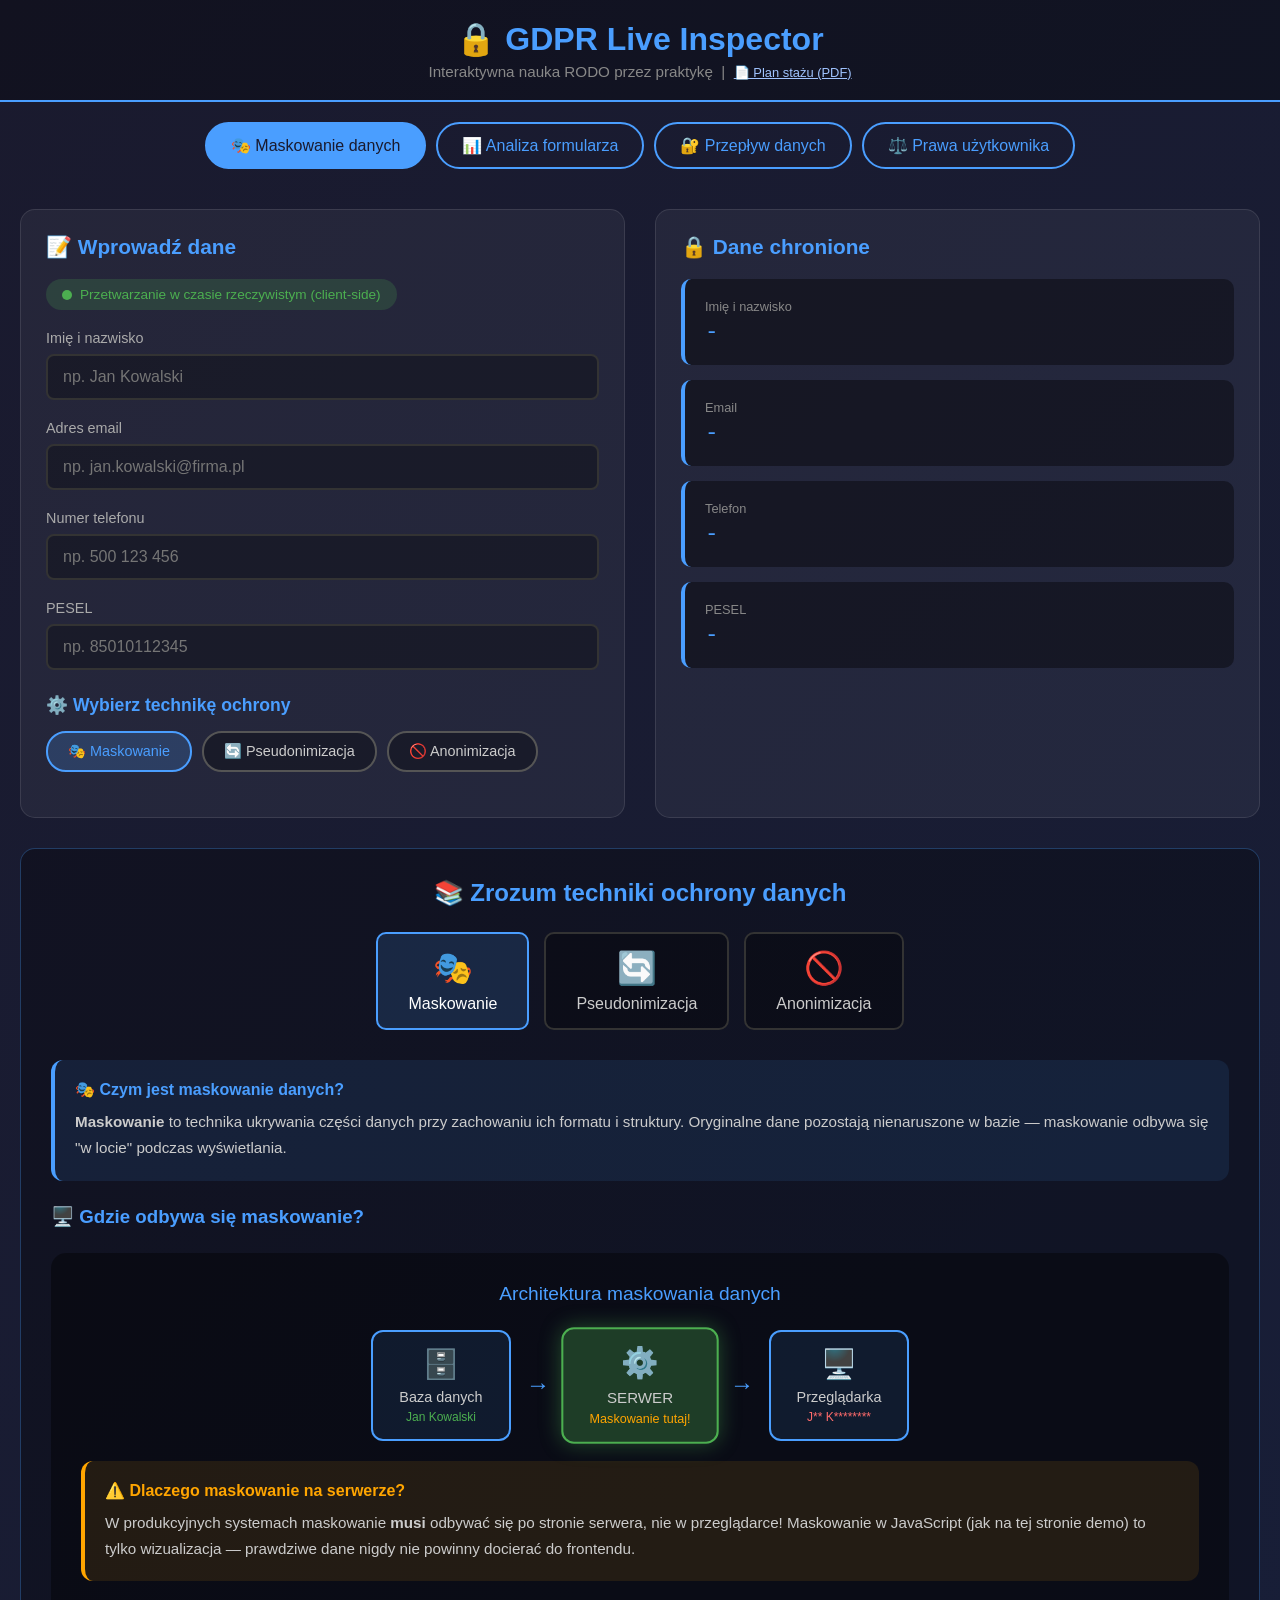
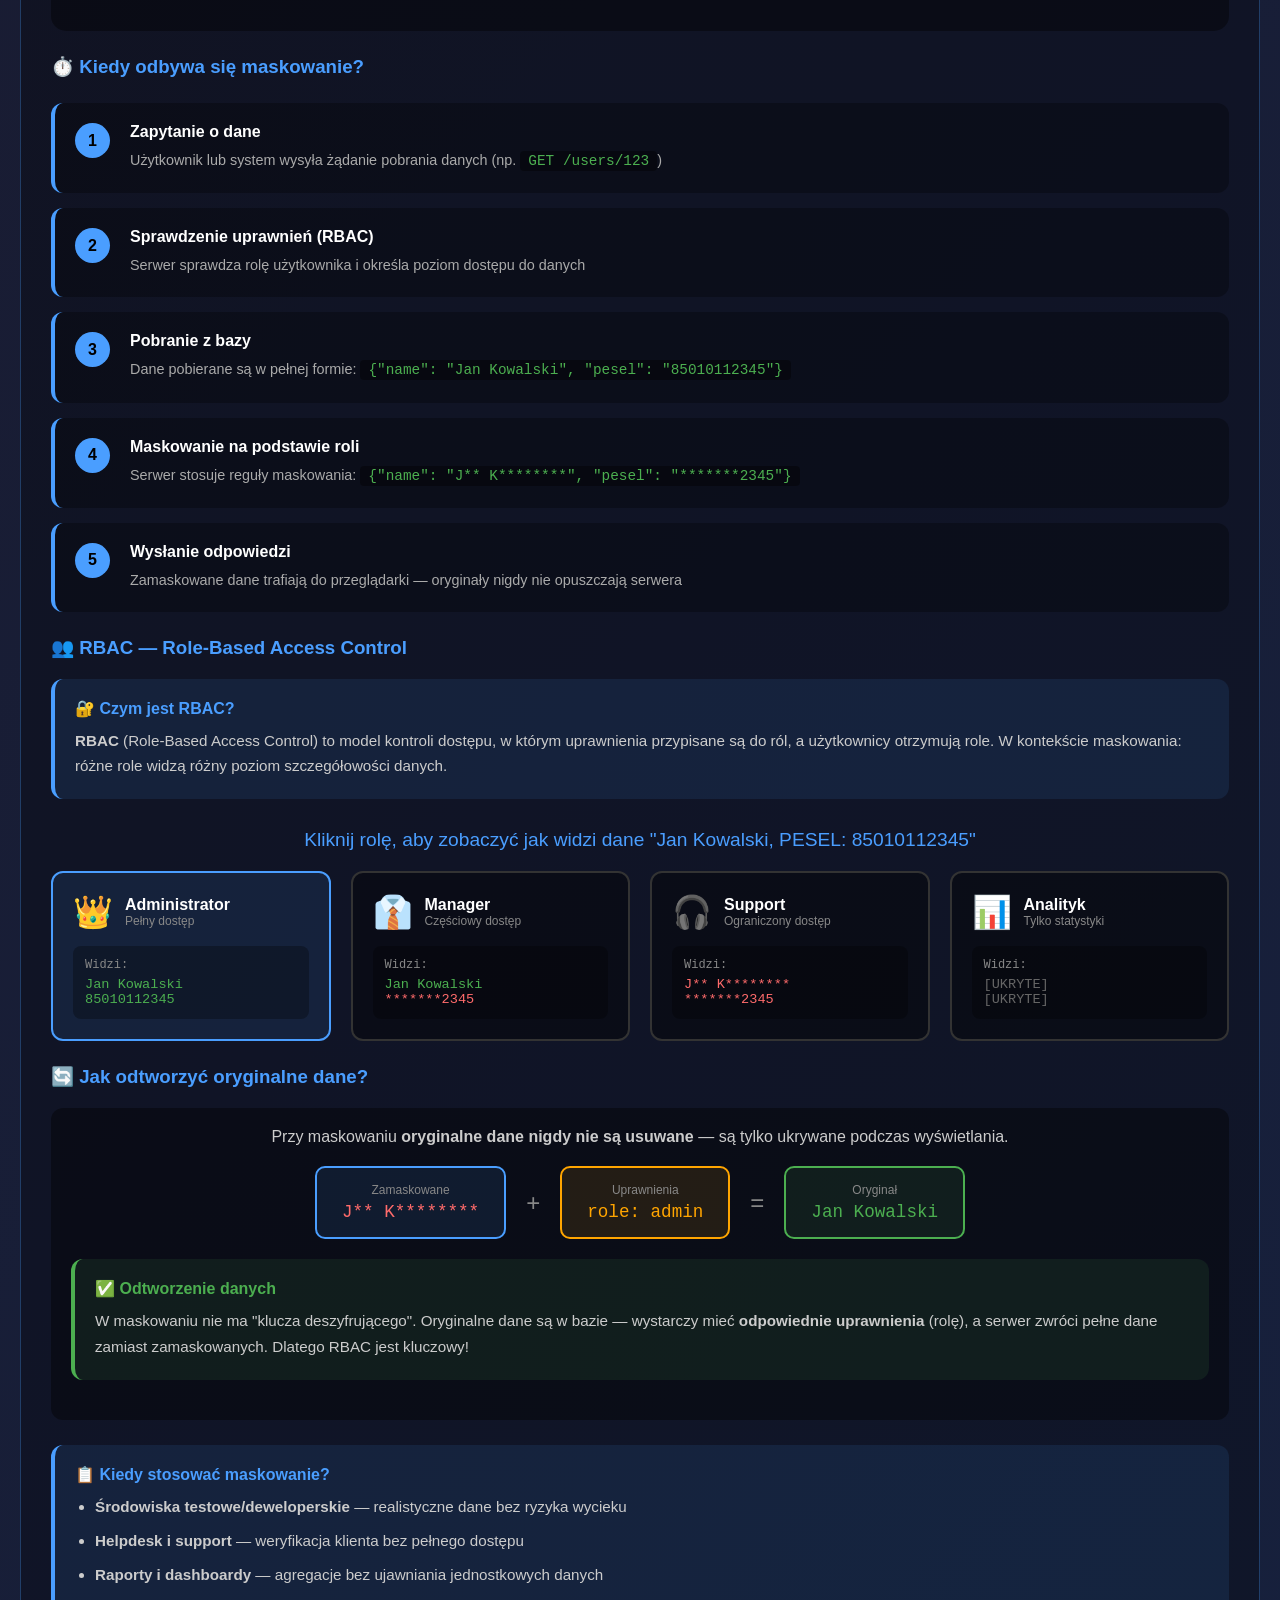
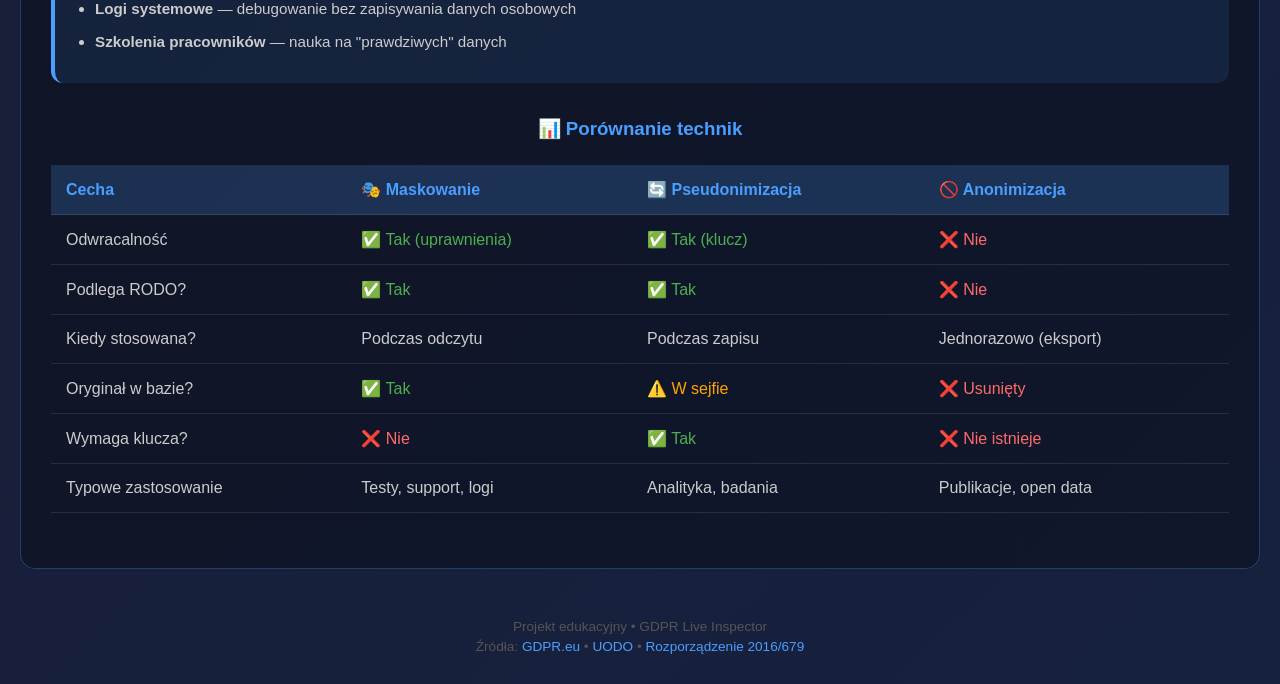
==== frontend/index.html @ 4f98c02b "structures and workflow" ====
<!DOCTYPE html>
<html lang="pl">
<head>
    <meta charset="UTF-8">
    <meta name="viewport" content="width=device-width, initial-scale=1.0">
    <title>GDPR Live Inspector - Nauka RODO w praktyce</title>
    <!-- =============================================
         SECURITY HEADERS (meta fallback — pełna ochrona wymaga HTTP headers,
         np. przy deployu na Netlify / Vercel / Cloudflare Pages)
         ============================================= -->
    <meta http-equiv="Content-Security-Policy"
          content="default-src 'self'; script-src 'self'; style-src 'self' 'unsafe-inline'; img-src 'self' data: blob:; connect-src 'self'; font-src 'self'; base-uri 'self'; form-action 'self';">
    <meta name="referrer" content="strict-origin-when-cross-origin">
    <meta http-equiv="X-Content-Type-Options" content="nosniff">
    <link rel="stylesheet" href="style.css">
</head>
<body>
    <header class="header">
        <h1>🔒 GDPR Live Inspector</h1>
        <p>Interaktywna nauka RODO przez praktykę &nbsp;|&nbsp; <a href="staz-gdpr.pdf" target="_blank" rel="noopener noreferrer" style="color:#a0c4ff;font-size:0.85em;">📄 Plan stażu (PDF)</a></p>
    </header>

    <nav class="tabs">
        <button class="tab-btn active" data-tab="masking">🎭 Maskowanie danych</button>
        <button class="tab-btn" data-tab="analyzer">📊 Analiza formularza</button>
        <button class="tab-btn" data-tab="flow">🔐 Przepływ danych</button>
        <button class="tab-btn" data-tab="rights">⚖️ Prawa użytkownika</button>
    </nav>

    <!-- ============ SEKCJA 1: MASKOWANIE - ROZBUDOWANA ============ -->
    <section id="masking" class="tab-content active">
        <div class="masking-section">
            
            <!-- Interaktywna demonstracja -->
            <div class="masking-container">
                <div class="panel">
                    <h2>📝 Wprowadź dane</h2>
                    <div class="live-indicator">
                        <div class="live-dot"></div>
                        Przetwarzanie w czasie rzeczywistym (client-side)
                    </div>
                    
                    <div class="input-group">
                        <label>Imię i nazwisko</label>
                        <input type="text" id="mask-name" placeholder="np. Jan Kowalski">
                    </div>
                    
                    <div class="input-group">
                        <label>Adres email</label>
                        <input type="email" id="mask-email" placeholder="np. jan.kowalski@firma.pl">
                    </div>
                    
                    <div class="input-group">
                        <label>Numer telefonu</label>
                        <input type="tel" id="mask-phone" placeholder="np. 500 123 456">
                    </div>
                    
                    <div class="input-group">
                        <label>PESEL</label>
                        <input type="text" id="mask-pesel" placeholder="np. 85010112345" maxlength="11">
                    </div>

                    <h3>⚙️ Wybierz technikę ochrony</h3>
                    <div class="masking-type">
                        <button class="active" data-type="masking">🎭 Maskowanie</button>
                        <button data-type="pseudonym">🔄 Pseudonimizacja</button>
                        <button data-type="anonym">🚫 Anonimizacja</button>
                    </div>
                </div>

                <div class="panel">
                    <h2>🔒 Dane chronione</h2>
                    
                    <div class="result-box">
                        <div class="label">Imię i nazwisko</div>
                        <div class="value" id="result-name">-</div>
                    </div>
                    
                    <div class="result-box">
                        <div class="label">Email</div>
                        <div class="value" id="result-email">-</div>
                    </div>
                    
                    <div class="result-box">
                        <div class="label">Telefon</div>
                        <div class="value" id="result-phone">-</div>
                    </div>
                    
                    <div class="result-box">
                        <div class="label">PESEL</div>
                        <div class="value" id="result-pesel">-</div>
                    </div>
                </div>
            </div>

            <!-- SEKCJA EDUKACYJNA -->
            <div class="education-section">
                <h2>📚 Zrozum techniki ochrony danych</h2>
                
                <div class="technique-tabs">
                    <div class="technique-tab active" data-technique="masking">
                        <div class="tab-icon">🎭</div>
                        <div>Maskowanie</div>
                    </div>
                    <div class="technique-tab" data-technique="pseudonym">
                        <div class="tab-icon">🔄</div>
                        <div>Pseudonimizacja</div>
                    </div>
                    <div class="technique-tab" data-technique="anonym">
                        <div class="tab-icon">🚫</div>
                        <div>Anonimizacja</div>
                    </div>
                </div>

                <!-- MASKOWANIE -->
                <div class="technique-content active" id="tech-masking">
                    <div class="info-box">
                        <h4>🎭 Czym jest maskowanie danych?</h4>
                        <p>
                            <strong>Maskowanie</strong> to technika ukrywania części danych przy zachowaniu ich formatu i struktury. 
                            Oryginalne dane pozostają nienaruszone w bazie — maskowanie odbywa się "w locie" podczas wyświetlania.
                        </p>
                    </div>

                    <h3 style="color: #4a9eff; margin: 25px 0 15px;">🖥️ Gdzie odbywa się maskowanie?</h3>
                    
                    <div class="architecture-diagram">
                        <div class="diagram-title">Architektura maskowania danych</div>
                        <div class="diagram-flow">
                            <div class="diagram-node">
                                <div class="node-icon">🗄️</div>
                                <div class="node-label">Baza danych</div>
                                <div style="font-size: 0.75rem; color: #4caf50; margin-top: 5px;">Jan Kowalski</div>
                            </div>
                            <div class="diagram-arrow animated">→</div>
                            <div class="diagram-node server highlight">
                                <div class="node-icon">⚙️</div>
                                <div class="node-label">SERWER</div>
                                <div style="font-size: 0.75rem; color: #ffa500; margin-top: 5px;">Maskowanie tutaj!</div>
                            </div>
                            <div class="diagram-arrow animated">→</div>
                            <div class="diagram-node">
                                <div class="node-icon">🖥️</div>
                                <div class="node-label">Przeglądarka</div>
                                <div style="font-size: 0.75rem; color: #ff6b6b; margin-top: 5px;">J** K********</div>
                            </div>
                        </div>
                        
                        <div class="info-box warning" style="margin-top: 20px;">
                            <h4>⚠️ Dlaczego maskowanie na serwerze?</h4>
                            <p>
                                W produkcyjnych systemach maskowanie <strong>musi</strong> odbywać się po stronie serwera, nie w przeglądarce!
                                Maskowanie w JavaScript (jak na tej stronie demo) to tylko wizualizacja — prawdziwe dane nigdy nie powinny docierać do frontendu.
                            </p>
                        </div>
                    </div>

                    <h3 style="color: #4a9eff; margin: 25px 0 15px;">⏱️ Kiedy odbywa się maskowanie?</h3>
                    
                    <div class="process-steps">
                        <div class="process-step">
                            <div class="step-number">1</div>
                            <div class="step-content">
                                <h4>Zapytanie o dane</h4>
                                <p>Użytkownik lub system wysyła żądanie pobrania danych (np. <code>GET /users/123</code>)</p>
                            </div>
                        </div>
                        <div class="process-step">
                            <div class="step-number">2</div>
                            <div class="step-content">
                                <h4>Sprawdzenie uprawnień (RBAC)</h4>
                                <p>Serwer sprawdza rolę użytkownika i określa poziom dostępu do danych</p>
                            </div>
                        </div>
                        <div class="process-step">
                            <div class="step-number">3</div>
                            <div class="step-content">
                                <h4>Pobranie z bazy</h4>
                                <p>Dane pobierane są w pełnej formie: <code>{"name": "Jan Kowalski", "pesel": "85010112345"}</code></p>
                            </div>
                        </div>
                        <div class="process-step">
                            <div class="step-number">4</div>
                            <div class="step-content">
                                <h4>Maskowanie na podstawie roli</h4>
                                <p>Serwer stosuje reguły maskowania: <code>{"name": "J** K********", "pesel": "*******2345"}</code></p>
                            </div>
                        </div>
                        <div class="process-step">
                            <div class="step-number">5</div>
                            <div class="step-content">
                                <h4>Wysłanie odpowiedzi</h4>
                                <p>Zamaskowane dane trafiają do przeglądarki — oryginały nigdy nie opuszczają serwera</p>
                            </div>
                        </div>
                    </div>

                    <h3 style="color: #4a9eff; margin: 25px 0 15px;">👥 RBAC — Role-Based Access Control</h3>
                    
                    <div class="info-box">
                        <h4>🔐 Czym jest RBAC?</h4>
                        <p>
                            <strong>RBAC</strong> (Role-Based Access Control) to model kontroli dostępu, w którym uprawnienia przypisane są do ról, a użytkownicy otrzymują role.
                            W kontekście maskowania: różne role widzą różny poziom szczegółowości danych.
                        </p>
                    </div>

                    <div class="rbac-section">
                        <div class="rbac-title">Kliknij rolę, aby zobaczyć jak widzi dane "Jan Kowalski, PESEL: 85010112345"</div>
                        
                        <div class="rbac-grid">
                            <div class="rbac-role active" data-role="admin">
                                <div class="role-header">
                                    <div class="role-icon">👑</div>
                                    <div>
                                        <div class="role-name">Administrator</div>
                                        <div class="role-level">Pełny dostęp</div>
                                    </div>
                                </div>
                                <div class="rbac-preview">
                                    <div class="preview-label">Widzi:</div>
                                    <div class="preview-value">Jan Kowalski</div>
                                    <div class="preview-value">85010112345</div>
                                </div>
                            </div>

                            <div class="rbac-role" data-role="manager">
                                <div class="role-header">
                                    <div class="role-icon">👔</div>
                                    <div>
                                        <div class="role-name">Manager</div>
                                        <div class="role-level">Częściowy dostęp</div>
                                    </div>
                                </div>
                                <div class="rbac-preview">
                                    <div class="preview-label">Widzi:</div>
                                    <div class="preview-value">Jan Kowalski</div>
                                    <div class="preview-value masked">*******2345</div>
                                </div>
                            </div>

                            <div class="rbac-role" data-role="support">
                                <div class="role-header">
                                    <div class="role-icon">🎧</div>
                                    <div>
                                        <div class="role-name">Support</div>
                                        <div class="role-level">Ograniczony dostęp</div>
                                    </div>
                                </div>
                                <div class="rbac-preview">
                                    <div class="preview-label">Widzi:</div>
                                    <div class="preview-value masked">J** K********</div>
                                    <div class="preview-value masked">*******2345</div>
                                </div>
                            </div>

                            <div class="rbac-role" data-role="analyst">
                                <div class="role-header">
                                    <div class="role-icon">📊</div>
                                    <div>
                                        <div class="role-name">Analityk</div>
                                        <div class="role-level">Tylko statystyki</div>
                                    </div>
                                </div>
                                <div class="rbac-preview">
                                    <div class="preview-label">Widzi:</div>
                                    <div class="preview-value hidden">[UKRYTE]</div>
                                    <div class="preview-value hidden">[UKRYTE]</div>
                                </div>
                            </div>
                        </div>
                    </div>

                    <h3 style="color: #4a9eff; margin: 25px 0 15px;">🔄 Jak odtworzyć oryginalne dane?</h3>
                    
                    <div class="key-lookup">
                        <p style="color: #ccc; margin-bottom: 15px;">
                            Przy maskowaniu <strong>oryginalne dane nigdy nie są usuwane</strong> — są tylko ukrywane podczas wyświetlania.
                        </p>
                        
                        <div class="lookup-visual">
                            <div class="data-box">
                                <div class="box-label">Zamaskowane</div>
                                <div class="box-value" style="color: #ff6b6b;">J** K********</div>
                            </div>
                            <div style="font-size: 1.5rem; color: #888;">+</div>
                            <div class="key-box">
                                <div class="box-label">Uprawnienia</div>
                                <div class="box-value" style="color: #ffa500;">role: admin</div>
                            </div>
                            <div style="font-size: 1.5rem; color: #888;">=</div>
                            <div class="result-display">
                                <div class="box-label">Oryginał</div>
                                <div class="box-value" style="color: #4caf50;">Jan Kowalski</div>
                            </div>
                        </div>
                        
                        <div class="info-box success" style="margin-top: 20px; text-align: left;">
                            <h4>✅ Odtworzenie danych</h4>
                            <p>
                                W maskowaniu nie ma "klucza deszyfrującego". Oryginalne dane są w bazie — wystarczy mieć <strong>odpowiednie uprawnienia</strong> 
                                (rolę), a serwer zwróci pełne dane zamiast zamaskowanych. Dlatego RBAC jest kluczowy!
                            </p>
                        </div>
                    </div>

                    <div class="info-box" style="margin-top: 25px;">
                        <h4>📋 Kiedy stosować maskowanie?</h4>
                        <ul>
                            <li><strong>Środowiska testowe/deweloperskie</strong> — realistyczne dane bez ryzyka wycieku</li>
                            <li><strong>Helpdesk i support</strong> — weryfikacja klienta bez pełnego dostępu</li>
                            <li><strong>Raporty i dashboardy</strong> — agregacje bez ujawniania jednostkowych danych</li>
                            <li><strong>Logi systemowe</strong> — debugowanie bez zapisywania danych osobowych</li>
                            <li><strong>Szkolenia pracowników</strong> — nauka na "prawdziwych" danych</li>
                        </ul>
                    </div>
                </div>

                <!-- PSEUDONIMIZACJA -->
                <div class="technique-content" id="tech-pseudonym">
                    <div class="info-box">
                        <h4>🔄 Czym jest pseudonimizacja?</h4>
                        <p>
                            <strong>Pseudonimizacja</strong> (Art. 4 pkt 5 RODO) to przetwarzanie danych osobowych w taki sposób, że nie można ich już przypisać konkretnej osobie 
                            <strong>bez użycia dodatkowych informacji</strong>. Te dodatkowe informacje (klucz mapowania) muszą być przechowywane oddzielnie.
                        </p>
                    </div>

                    <h3 style="color: #4a9eff; margin: 25px 0 15px;">🖥️ Gdzie odbywa się pseudonimizacja?</h3>
                    
                    <div class="architecture-diagram">
                        <div class="diagram-title">Architektura pseudonimizacji</div>
                        <div class="diagram-flow">
                            <div class="diagram-node">
                                <div class="node-icon">📝</div>
                                <div class="node-label">Dane wejściowe</div>
                                <div style="font-size: 0.75rem; color: #4caf50; margin-top: 5px;">Jan Kowalski</div>
                            </div>
                            <div class="diagram-arrow animated">→</div>
                            <div class="diagram-node server highlight">
                                <div class="node-icon">⚙️</div>
                                <div class="node-label">SERWER</div>
                                <div style="font-size: 0.75rem; color: #ffa500; margin-top: 5px;">Generuje ID</div>
                            </div>
                            <div class="diagram-arrow animated">→</div>
                            <div class="diagram-node">
                                <div class="node-icon">🗄️</div>
                                <div class="node-label">Baza główna</div>
                                <div style="font-size: 0.75rem; color: #4a9eff; margin-top: 5px;">USR_00001</div>
                            </div>
                        </div>
                        
                        <div style="margin-top: 20px; text-align: center;">
                            <div class="diagram-arrow" style="transform: rotate(90deg); display: inline-block;">→</div>
                        </div>
                        
                        <div class="diagram-flow" style="margin-top: 20px;">
                            <div class="diagram-node" style="border-color: #ff6b6b; background: rgba(255,107,107,0.1);">
                                <div class="node-icon">🔐</div>
                                <div class="node-label">Bezpieczny sejf</div>
                                <div style="font-size: 0.7rem; color: #ff6b6b; margin-top: 5px;">USR_00001 → Jan Kowalski</div>
                            </div>
                        </div>
                        
                        <div class="info-box warning" style="margin-top: 20px;">
                            <h4>⚠️ Kluczowa zasada RODO</h4>
                            <p>
                                Klucz mapowania (tabela łącząca pseudonimy z oryginałami) <strong>musi być przechowywany oddzielnie</strong> 
                                od danych pseudonimizowanych — najlepiej w innym systemie, z osobnymi uprawnieniami dostępu.
                            </p>
                        </div>
                    </div>

                    <h3 style="color: #4a9eff; margin: 25px 0 15px;">⏱️ Kiedy następuje pseudonimizacja?</h3>
                    
                    <div class="process-steps">
                        <div class="process-step">
                            <div class="step-number">1</div>
                            <div class="step-content">
                                <h4>Moment zapisu danych</h4>
                                <p>Pseudonimizacja odbywa się <strong>podczas zapisywania</strong> danych do bazy — nie podczas odczytu jak maskowanie.</p>
                            </div>
                        </div>
                        <div class="process-step">
                            <div class="step-number">2</div>
                            <div class="step-content">
                                <h4>Generowanie pseudonimu</h4>
                                <p>Serwer tworzy unikalny identyfikator: <code>USR_00001</code>, <code>UUID</code>, lub hash</p>
                            </div>
                        </div>
                        <div class="process-step">
                            <div class="step-number">3</div>
                            <div class="step-content">
                                <h4>Zapis do dwóch miejsc</h4>
                                <p>
                                    <strong>Baza główna:</strong> <code>{id: "USR_00001", age: 38, city: "Gdańsk"}</code><br>
                                    <strong>Sejf:</strong> <code>{id: "USR_00001", real_name: "Jan Kowalski"}</code>
                                </p>
                            </div>
                        </div>
                        <div class="process-step">
                            <div class="step-number">4</div>
                            <div class="step-content">
                                <h4>Codzienna praca</h4>
                                <p>Analitycy, systemy ML, raporty — wszystko pracuje na pseudonimach. Nikt nie potrzebuje prawdziwych nazwisk.</p>
                            </div>
                        </div>
                    </div>

                    <h3 style="color: #4a9eff; margin: 25px 0 15px;">🔄 Jak odtworzyć oryginalne dane?</h3>
                    
                    <div class="key-lookup">
                        <p style="color: #ccc; margin-bottom: 15px;">
                            W pseudonimizacji potrzebujesz <strong>klucza mapowania</strong> — tabeli łączącej pseudonimy z oryginałami.
                        </p>
                        
                        <div class="lookup-visual">
                            <div class="data-box">
                                <div class="box-label">Pseudonim</div>
                                <div class="box-value" style="color: #4a9eff;">USR_00001</div>
                            </div>
                            <div style="font-size: 1.5rem; color: #888;">+</div>
                            <div class="key-box">
                                <div class="box-label">Klucz mapowania</div>
                                <div class="box-value" style="color: #ffa500; font-size: 0.9rem;">USR_00001 → Jan K.</div>
                            </div>
                            <div style="font-size: 1.5rem; color: #888;">=</div>
                            <div class="result-display">
                                <div class="box-label">Oryginał</div>
                                <div class="box-value" style="color: #4caf50;">Jan Kowalski</div>
                            </div>
                        </div>
                        
                        <div class="info-box" style="margin-top: 20px; text-align: left;">
                            <h4>🔐 Dostęp do klucza mapowania</h4>
                            <ul>
                                <li>Przechowywany w osobnym, zabezpieczonym systemie</li>
                                <li>Dostęp tylko dla IOD (Inspektor Ochrony Danych) i wyznaczonych osób</li>
                                <li>Każdy dostęp jest logowany i wymaga uzasadnienia</li>
                                <li>Regularne audyty dostępu do klucza</li>
                            </ul>
                        </div>
                    </div>

                    <div class="info-box success" style="margin-top: 25px;">
                        <h4>✅ Dlaczego RODO wymaga pseudonimizacji?</h4>
                        <p>
                            Art. 32 RODO wymienia pseudonimizację jako jeden ze środków zapewnienia bezpieczeństwa. 
                            Nawet przy wycieku danych — atakujący dostaje tylko <code>USR_00001</code>, nie "Jan Kowalski".
                        </p>
                        <ul>
                            <li><strong>Minimalizuje ryzyko</strong> — wyciek pseudonimów to mniejsza szkoda</li>
                            <li><strong>Umożliwia analizę</strong> — można pracować na danych bez identyfikacji osób</li>
                            <li><strong>Zgodność z privacy by design</strong> — ochrona wbudowana w architekturę</li>
                        </ul>
                    </div>

                    <div class="info-box warning" style="margin-top: 25px;">
                        <h4>⚠️ Pseudonimizacja ≠ Anonimizacja</h4>
                        <p>
                            Dane pseudonimizowane <strong>nadal są danymi osobowymi</strong> w rozumieniu RODO! 
                            Można je powiązać z osobą (mając klucz), więc podlegają wszystkim wymogom rozporządzenia.
                        </p>
                    </div>
                </div>

                <!-- ANONIMIZACJA -->
                <div class="technique-content" id="tech-anonym">
                    <div class="info-box danger">
                        <h4>🚫 Czym jest anonimizacja?</h4>
                        <p>
                            <strong>Anonimizacja</strong> to <strong>nieodwracalne</strong> usunięcie możliwości identyfikacji osoby. 
                            Po prawidłowej anonimizacji dane <strong>przestają być danymi osobowymi</strong> i nie podlegają RODO.
                        </p>
                    </div>

                    <h3 style="color: #4a9eff; margin: 25px 0 15px;">🖥️ Gdzie odbywa się anonimizacja?</h3>
                    
                    <div class="architecture-diagram">
                        <div class="diagram-title">Proces anonimizacji (jednokierunkowy!)</div>
                        <div class="diagram-flow">
                            <div class="diagram-node">
                                <div class="node-icon">📝</div>
                                <div class="node-label">Dane oryginalne</div>
                                <div style="font-size: 0.75rem; color: #4caf50; margin-top: 5px;">Jan Kowalski, 38 lat</div>
                            </div>
                            <div class="diagram-arrow animated">→</div>
                            <div class="diagram-node server highlight" style="border-color: #ff6b6b;">
                                <div class="node-icon">🔥</div>
                                <div class="node-label">ANONIMIZACJA</div>
                                <div style="font-size: 0.75rem; color: #ff6b6b; margin-top: 5px;">Nieodwracalna!</div>
                            </div>
                            <div class="diagram-arrow animated">→</div>
                            <div class="diagram-node">
                                <div class="node-icon">📊</div>
                                <div class="node-label">Dane anonimowe</div>
                                <div style="font-size: 0.75rem; color: #888; margin-top: 5px;">Mężczyzna, 35-40 lat</div>
                            </div>
                        </div>
                        
                        <div class="info-box danger" style="margin-top: 20px;">
                            <h4>🚫 Brak drogi powrotnej!</h4>
                            <p>
                                W przeciwieństwie do maskowania i pseudonimizacji, anonimizacja jest <strong>jednokierunkowa</strong>. 
                                Nie ma klucza, nie ma sejfu — oryginalne dane są trwale utracone lub zniszczone.
                            </p>
                        </div>
                    </div>

                    <h3 style="color: #4a9eff; margin: 25px 0 15px;">🛠️ Techniki anonimizacji</h3>
                    
                    <div class="process-steps">
                        <div class="process-step">
                            <div class="step-number">1</div>
                            <div class="step-content">
                                <h4>Generalizacja</h4>
                                <p>
                                    Zmniejszenie precyzji: <code>38 lat → 35-40 lat</code>, <code>Gdańsk → Pomorskie</code><br>
                                    Im większy przedział, tym lepsza anonimizacja, ale mniejsza użyteczność.
                                </p>
                            </div>
                        </div>
                        <div class="process-step">
                            <div class="step-number">2</div>
                            <div class="step-content">
                                <h4>Usunięcie identyfikatorów</h4>
                                <p>
                                    Całkowite usunięcie: imię, nazwisko, PESEL, email — wszystko co jednoznacznie identyfikuje.<br>
                                    <code>Jan Kowalski → [USUNIĘTO]</code>
                                </p>
                            </div>
                        </div>
                        <div class="process-step">
                            <div class="step-number">3</div>
                            <div class="step-content">
                                <h4>Perturbacja (szum)</h4>
                                <p>
                                    Dodanie losowego szumu: <code>pensja 8500 zł → 8200-8800 zł (±losowo)</code><br>
                                    Statystyki pozostają poprawne, ale jednostkowe wartości są nieprawdziwe.
                                </p>
                            </div>
                        </div>
                        <div class="process-step">
                            <div class="step-number">4</div>
                            <div class="step-content">
                                <h4>k-Anonimowość</h4>
                                <p>
                                    Każdy rekord musi być nieodróżnialny od co najmniej k-1 innych rekordów.<br>
                                    Np. przy k=5: minimum 5 osób "Mężczyzna, 35-40, Pomorskie"
                                </p>
                            </div>
                        </div>
                    </div>

                    <h3 style="color: #4a9eff; margin: 25px 0 15px;">🔄 Czy można odtworzyć dane?</h3>
                    
                    <div class="key-lookup">
                        <div class="lookup-visual">
                            <div class="data-box" style="border-color: #666;">
                                <div class="box-label">Dane anonimowe</div>
                                <div class="box-value" style="color: #888;">Mężczyzna, 35-40</div>
                            </div>
                            <div style="font-size: 1.5rem; color: #888;">+</div>
                            <div class="key-box" style="border-color: #ff6b6b; background: rgba(255,107,107,0.1);">
                                <div class="box-label">Klucz</div>
                                <div class="box-value" style="color: #ff6b6b;">❌ NIE ISTNIEJE</div>
                            </div>
                            <div style="font-size: 1.5rem; color: #888;">=</div>
                            <div class="result-display" style="border-color: #666; background: rgba(100,100,100,0.1);">
                                <div class="box-label">Oryginał</div>
                                <div class="box-value" style="color: #ff6b6b;">NIEODWRACALNE</div>
                            </div>
                        </div>
                        
                        <div class="info-box danger" style="margin-top: 20px; text-align: left;">
                            <h4>❌ Odtworzenie niemożliwe</h4>
                            <p>
                                <strong>To jest cały sens anonimizacji!</strong> Jeśli dane można odtworzyć — to nie jest anonimizacja, tylko pseudonimizacja.
                                Prawidłowo zanonimizowane dane są bezużyteczne dla identyfikacji konkretnej osoby.
                            </p>
                        </div>
                    </div>

                    <div class="info-box warning" style="margin-top: 25px;">
                        <h4>⚠️ Prawdziwa anonimizacja jest trudna!</h4>
                        <ul>
                            <li><strong>Atak re-identyfikacyjny</strong> — połączenie z innymi zbiorami danych może ujawnić tożsamość</li>
                            <li><strong>Netflix Prize (2006)</strong> — "anonimowe" oceny filmów połączono z IMDB i zidentyfikowano użytkowników</li>
                            <li><strong>Dane lokalizacyjne</strong> — nawet bez nazwiska, unikalne wzorce ruchu identyfikują osobę</li>
                            <li><strong>Quasi-identyfikatory</strong> — kombinacja (wiek + kod pocztowy + płeć) często jest unikalna</li>
                        </ul>
                    </div>

                    <div class="info-box success" style="margin-top: 25px;">
                        <h4>✅ Korzyści prawidłowej anonimizacji</h4>
                        <ul>
                            <li><strong>Dane nie podlegają RODO</strong> — brak ograniczeń przetwarzania</li>
                            <li><strong>Można udostępniać publicznie</strong> — np. zbiory do badań naukowych</li>
                            <li><strong>Brak ryzyka wycieku danych osobowych</strong> — bo ich nie ma</li>
                            <li><strong>Zachowanie wartości statystycznej</strong> — agregacje pozostają poprawne</li>
                        </ul>
                    </div>
                </div>

                <!-- TABELA PORÓWNAWCZA -->
                <h3 style="color: #4a9eff; margin: 35px 0 20px; text-align: center;">📊 Porównanie technik</h3>
                
                <table class="comparison-table">
                    <thead>
                        <tr>
                            <th>Cecha</th>
                            <th>🎭 Maskowanie</th>
                            <th>🔄 Pseudonimizacja</th>
                            <th>🚫 Anonimizacja</th>
                        </tr>
                    </thead>
                    <tbody>
                        <tr>
                            <td>Odwracalność</td>
                            <td class="yes">✅ Tak (uprawnienia)</td>
                            <td class="yes">✅ Tak (klucz)</td>
                            <td class="no">❌ Nie</td>
                        </tr>
                        <tr>
                            <td>Podlega RODO?</td>
                            <td class="yes">✅ Tak</td>
                            <td class="yes">✅ Tak</td>
                            <td class="no">❌ Nie</td>
                        </tr>
                        <tr>
                            <td>Kiedy stosowana?</td>
                            <td>Podczas odczytu</td>
                            <td>Podczas zapisu</td>
                            <td>Jednorazowo (eksport)</td>
                        </tr>
                        <tr>
                            <td>Oryginał w bazie?</td>
                            <td class="yes">✅ Tak</td>
                            <td class="partial">⚠️ W sejfie</td>
                            <td class="no">❌ Usunięty</td>
                        </tr>
                        <tr>
                            <td>Wymaga klucza?</td>
                            <td class="no">❌ Nie</td>
                            <td class="yes">✅ Tak</td>
                            <td class="no">❌ Nie istnieje</td>
                        </tr>
                        <tr>
                            <td>Typowe zastosowanie</td>
                            <td>Testy, support, logi</td>
                            <td>Analityka, badania</td>
                            <td>Publikacje, open data</td>
                        </tr>
                    </tbody>
                </table>
            </div>
        </div>
    </section>

    <!-- ============ SEKCJA 2: ANALIZA FORMULARZA ============ -->
    <section id="analyzer" class="tab-content">
        <div class="analyzer-container">
            <div class="panel">
                <h2>📋 Formularz rejestracji</h2>
                
                <div class="form-field" data-field="email">
                    <label>
                        Email 
                        <span class="badge required">WYMAGANE</span>
                    </label>
                    <input type="email" id="analyze-email" placeholder="Do założenia konta">
                </div>

                <div class="form-field" data-field="password">
                    <label>
                        Hasło
                        <span class="badge required">WYMAGANE</span>
                    </label>
                    <input type="password" id="analyze-password" placeholder="Min. 8 znaków">
                </div>

                <div class="form-field" data-field="name">
                    <label>
                        Imię
                        <span class="badge optional">OPCJONALNE</span>
                    </label>
                    <input type="text" id="analyze-name" placeholder="Do personalizacji">
                </div>

                <div class="form-field" data-field="phone">
                    <label>
                        Numer telefonu
                        <span class="badge optional">OPCJONALNE</span>
                    </label>
                    <input type="tel" id="analyze-phone" placeholder="Do powiadomień SMS">
                </div>

                <div class="form-field" data-field="birthdate">
                    <label>
                        Data urodzenia
                        <span class="badge excessive">NADMIAROWE?</span>
                    </label>
                    <input type="date" id="analyze-birthdate">
                </div>

                <div class="form-field" data-field="pesel">
                    <label>
                        PESEL
                        <span class="badge excessive">NADMIAROWE!</span>
                    </label>
                    <input type="text" id="analyze-pesel" placeholder="Czy na pewno potrzebny?">
                </div>
            </div>

            <div class="panel">
                <h2>🔍 GDPR Inspector</h2>
                
                <div class="compliance-meter">
                    <div style="display: flex; justify-content: space-between;">
                        <span>Zgodność z RODO</span>
                        <span id="compliance-percent">100%</span>
                    </div>
                    <div class="meter-bar">
                        <div class="meter-fill" id="compliance-bar" style="width: 100%"></div>
                    </div>
                </div>

                <div class="inspector-log" id="inspector-log">
                    <div class="log-entry info">
                        🚀 Inspector uruchomiony. Zacznij wypełniać formularz...
                    </div>
                </div>
            </div>
        </div>
    </section>

    <!-- ============ SEKCJA 3: PRZEPŁYW DANYCH ============ -->
    <section id="flow" class="tab-content">
        <div class="flow-container">
            <h2 style="color: #4a9eff; margin-bottom: 10px;">Jak przepływają Twoje dane?</h2>
            <p style="color: #888; margin-bottom: 20px;">Kliknij na element, aby zobaczyć szczegóły</p>
            
            <div class="flow-diagram">
                <div class="flow-node active" data-node="input">
                    <div class="icon">📝</div>
                    <div>Formularz</div>
                </div>
                <div class="flow-arrow">→</div>
                <div class="flow-node" data-node="encrypt">
                    <div class="icon">🔐</div>
                    <div>Szyfrowanie</div>
                </div>
                <div class="flow-arrow">→</div>
                <div class="flow-node" data-node="storage">
                    <div class="icon">🗄️</div>
                    <div>Baza danych</div>
                </div>
                <div class="flow-arrow">→</div>
                <div class="flow-node" data-node="access">
                    <div class="icon">👥</div>
                    <div>Dostęp</div>
                </div>
            </div>

            <div class="flow-details" id="flow-details">
                <h3>📝 Zbieranie danych (Formularz)</h3>
                <ul class="flow-items">
                    <li>✅ <strong>Zasada minimalizacji (Art. 5 ust. 1 lit. c)</strong> — zbieramy tylko niezbędne dane do określonego celu</li>
                    <li>✅ <strong>Podstawa prawna (Art. 6)</strong> — zgoda, umowa, obowiązek prawny, interes publiczny lub prawnie uzasadniony interes</li>
                    <li>✅ <strong>Obowiązek informacyjny (Art. 13-14)</strong> — użytkownik musi wiedzieć: kto, co, dlaczego, jak długo</li>
                    <li>✅ <strong>Transmisja HTTPS</strong> — TLS 1.3 szyfruje dane "w locie" między przeglądarką a serwerem</li>
                    <li>⚠️ <strong>Walidacja server-side</strong> — nigdy nie ufaj danym od klienta (OWASP Top 10: A03 Injection)</li>
                </ul>
                <div class="flow-links">
                    <h4>📚 Dowiedz się więcej:</h4>
                    <div class="links-grid">
                        <a href="https://gdpr-info.eu/art-5-gdpr/" target="_blank" rel="noopener noreferrer" class="source-link">
                            <div class="link-title">📖 Art. 5 RODO — Zasady przetwarzania</div>
                            <div class="link-desc">Oficjalny tekst + komentarz</div>
                            <div class="link-url">gdpr-info.eu</div>
                        </a>
                        <a href="https://gdpr-info.eu/art-6-gdpr/" target="_blank" rel="noopener noreferrer" class="source-link">
                            <div class="link-title">📖 Art. 6 RODO — Podstawy prawne</div>
                            <div class="link-desc">6 legalnych podstaw przetwarzania</div>
                            <div class="link-url">gdpr-info.eu</div>
                        </a>
                        <a href="https://gdpr-info.eu/art-13-gdpr/" target="_blank" rel="noopener noreferrer" class="source-link">
                            <div class="link-title">📖 Art. 13 RODO — Obowiązek informacyjny</div>
                            <div class="link-desc">Co musisz powiedzieć użytkownikowi</div>
                            <div class="link-url">gdpr-info.eu</div>
                        </a>
                        <a href="https://owasp.org/www-project-top-ten/" target="_blank" rel="noopener noreferrer" class="source-link">
                            <div class="link-title">🔒 OWASP Top 10</div>
                            <div class="link-desc">10 najczęstszych zagrożeń webowych</div>
                            <div class="link-url">owasp.org</div>
                        </a>
                        <a href="https://wiki.mozilla.org/Security/Server_Side_TLS" target="_blank" rel="noopener noreferrer" class="source-link">
                            <div class="link-title">🔐 Mozilla TLS Guidelines</div>
                            <div class="link-desc">Jak poprawnie skonfigurować HTTPS</div>
                            <div class="link-url">wiki.mozilla.org</div>
                        </a>
                        <a href="https://uodo.gov.pl/pl/138" target="_blank" rel="noopener noreferrer" class="source-link">
                            <div class="link-title">🇵🇱 UODO — Poradniki</div>
                            <div class="link-desc">Oficjalne poradniki polskiego organu nadzorczego</div>
                            <div class="link-url">uodo.gov.pl</div>
                        </a>
                    </div>
                </div>
            </div>
        </div>
    </section>

    <!-- ============ SEKCJA 4: PRAWA UŻYTKOWNIKA ============ -->
    <section id="rights" class="tab-content">
        <div class="rights-container">
            <div class="user-profile">
                <div class="avatar">👤</div>
                <div class="user-info">
                    <h3>Jan Kowalski</h3>
                    <p>jan.kowalski@email.com • Konto od: 15.03.2024</p>
                </div>
            </div>

            <div class="rights-buttons">
                <button class="right-btn" data-right="access">
                    <div class="right-icon">📄</div>
                    <div class="right-name">Prawo dostępu</div>
                    <div class="right-article">Art. 15 RODO</div>
                </button>
                <button class="right-btn" data-right="portability">
                    <div class="right-icon">📦</div>
                    <div class="right-name">Prawo do przenoszenia</div>
                    <div class="right-article">Art. 20 RODO</div>
                </button>
                <button class="right-btn" data-right="rectify">
                    <div class="right-icon">✏️</div>
                    <div class="right-name">Prawo do sprostowania</div>
                    <div class="right-article">Art. 16 RODO</div>
                </button>
                <button class="right-btn" data-right="consent">
                    <div class="right-icon">🎚️</div>
                    <div class="right-name">Zarządzanie zgodami</div>
                    <div class="right-article">Art. 7 RODO</div>
                </button>
                <button class="right-btn" data-right="delete">
                    <div class="right-icon">🗑️</div>
                    <div class="right-name">Prawo do usunięcia</div>
                    <div class="right-article">Art. 17 RODO</div>
                </button>
                <button class="right-btn" data-right="object">
                    <div class="right-icon">✋</div>
                    <div class="right-name">Prawo do sprzeciwu</div>
                    <div class="right-article">Art. 21 RODO</div>
                </button>
            </div>

            <div class="rights-demo" id="rights-demo">
                <h3>👆 Wybierz prawo, aby zobaczyć demonstrację</h3>
                <p style="color: #888; margin-top: 10px;">
                    Każde prawo z RODO możesz zobaczyć w akcji — jak wygląda realizacja żądania użytkownika.
                </p>
            </div>
        </div>
    </section>

    <footer class="footer">
        <p>Projekt edukacyjny • GDPR Live Inspector</p>
        <p style="margin-top: 5px;">
            Źródła: <a href="https://gdpr.eu/" target="_blank">GDPR.eu</a> • 
            <a href="https://uodo.gov.pl/" target="_blank">UODO</a> • 
            <a href="https://eur-lex.europa.eu/eli/reg/2016/679/oj" target="_blank">Rozporządzenie 2016/679</a>
        </p>
    </footer>

    <script src="script.js" defer></script>
</body>
</html>
---- frontend/style.css ----
* {
            margin: 0;
            padding: 0;
            box-sizing: border-box;
        }

        body {
            font-family: 'Segoe UI', Tahoma, Geneva, Verdana, sans-serif;
            background: linear-gradient(135deg, #1a1a2e 0%, #16213e 100%);
            min-height: 100vh;
            color: #e0e0e0;
        }

        .header {
            background: rgba(0,0,0,0.3);
            padding: 20px;
            text-align: center;
            border-bottom: 2px solid #4a9eff;
        }

        .header h1 {
            font-size: 2rem;
            color: #4a9eff;
            margin-bottom: 5px;
        }

        .header p {
            color: #888;
            font-size: 0.95rem;
        }

        .tabs {
            display: flex;
            justify-content: center;
            gap: 10px;
            padding: 20px;
            flex-wrap: wrap;
        }

        .tab-btn {
            padding: 12px 24px;
            border: 2px solid #4a9eff;
            background: transparent;
            color: #4a9eff;
            border-radius: 25px;
            cursor: pointer;
            font-size: 1rem;
            transition: all 0.3s ease;
        }

        .tab-btn:hover, .tab-btn.active {
            background: #4a9eff;
            color: #1a1a2e;
        }

        .tab-content {
            display: none;
            padding: 20px;
            max-width: 1400px;
            margin: 0 auto;
        }

        .tab-content.active {
            display: block;
        }

        /* ============ SEKCJA 1: MASKOWANIE - ROZBUDOWANA ============ */
        .masking-section {
            display: flex;
            flex-direction: column;
            gap: 30px;
        }

        .masking-container {
            display: grid;
            grid-template-columns: 1fr 1fr;
            gap: 30px;
        }

        @media (max-width: 900px) {
            .masking-container {
                grid-template-columns: 1fr;
            }
        }

        .panel {
            background: rgba(255,255,255,0.05);
            border-radius: 15px;
            padding: 25px;
            border: 1px solid rgba(255,255,255,0.1);
        }

        .panel h2 {
            color: #4a9eff;
            margin-bottom: 20px;
            font-size: 1.3rem;
            display: flex;
            align-items: center;
            gap: 10px;
        }

        .panel h3 {
            color: #4a9eff;
            margin: 25px 0 15px 0;
            font-size: 1.1rem;
        }

        .input-group {
            margin-bottom: 20px;
        }

        .input-group label {
            display: block;
            margin-bottom: 8px;
            color: #aaa;
            font-size: 0.9rem;
        }

        .input-group input {
            width: 100%;
            padding: 12px 15px;
            border: 2px solid #333;
            background: rgba(0,0,0,0.3);
            color: #fff;
            border-radius: 8px;
            font-size: 1rem;
            transition: border-color 0.3s;
        }

        .input-group input:focus {
            outline: none;
            border-color: #4a9eff;
        }

        .masking-type {
            display: flex;
            gap: 10px;
            margin-bottom: 20px;
            flex-wrap: wrap;
        }

        .masking-type button {
            padding: 10px 20px;
            border: 2px solid #555;
            background: rgba(0,0,0,0.3);
            color: #ccc;
            border-radius: 20px;
            cursor: pointer;
            font-size: 0.9rem;
            transition: all 0.3s;
        }

        .masking-type button.active {
            border-color: #4a9eff;
            background: rgba(74, 158, 255, 0.2);
            color: #4a9eff;
        }

        .masking-type button:hover:not(.active) {
            border-color: #666;
            background: rgba(255,255,255,0.05);
        }

        .result-box {
            background: rgba(0,0,0,0.4);
            border-radius: 10px;
            padding: 20px;
            margin-bottom: 15px;
            border-left: 4px solid #4a9eff;
        }

        .result-box .label {
            font-size: 0.8rem;
            color: #888;
            margin-bottom: 5px;
        }

        .result-box .value {
            font-size: 1.4rem;
            font-family: 'Courier New', monospace;
            color: #4a9eff;
            word-break: break-all;
        }

        .result-box .value .masked-char {
            color: #ff6b6b;
            animation: pulse 0.5s ease-out;
        }

        @keyframes pulse {
            0% { opacity: 0; transform: scale(1.5); }
            100% { opacity: 1; transform: scale(1); }
        }

        /* ============ SEKCJA EDUKACYJNA ============ */
        .education-section {
            background: rgba(0,0,0,0.3);
            border-radius: 15px;
            padding: 30px;
            border: 1px solid rgba(74, 158, 255, 0.3);
        }

        .education-section h2 {
            color: #4a9eff;
            margin-bottom: 25px;
            font-size: 1.5rem;
            text-align: center;
        }

        .technique-tabs {
            display: flex;
            justify-content: center;
            gap: 15px;
            margin-bottom: 30px;
            flex-wrap: wrap;
        }

        .technique-tab {
            padding: 15px 30px;
            border: 2px solid #333;
            background: rgba(0,0,0,0.3);
            color: #ccc;
            border-radius: 10px;
            cursor: pointer;
            font-size: 1rem;
            transition: all 0.3s;
            text-align: center;
        }

        .technique-tab:hover {
            border-color: #555;
        }

        .technique-tab.active {
            border-color: #4a9eff;
            background: rgba(74, 158, 255, 0.15);
            color: #fff;
        }

        .technique-tab .tab-icon {
            font-size: 2rem;
            margin-bottom: 8px;
        }

        .technique-content {
            display: none;
        }

        .technique-content.active {
            display: block;
        }

        /* Diagram architektury */
        .architecture-diagram {
            background: rgba(0,0,0,0.4);
            border-radius: 15px;
            padding: 30px;
            margin: 25px 0;
        }

        .diagram-title {
            text-align: center;
            color: #4a9eff;
            font-size: 1.2rem;
            margin-bottom: 25px;
        }

        .diagram-flow {
            display: flex;
            align-items: center;
            justify-content: center;
            gap: 15px;
            flex-wrap: wrap;
            margin-bottom: 20px;
        }

        .diagram-node {
            background: rgba(74, 158, 255, 0.1);
            border: 2px solid #4a9eff;
            border-radius: 12px;
            padding: 15px 25px;
            text-align: center;
            min-width: 140px;
            transition: all 0.3s;
        }

        .diagram-node.highlight {
            background: rgba(74, 158, 255, 0.3);
            box-shadow: 0 0 20px rgba(74, 158, 255, 0.4);
            transform: scale(1.05);
        }

        .diagram-node.server {
            border-color: #4caf50;
            background: rgba(76, 175, 80, 0.1);
        }

        .diagram-node.server.highlight {
            background: rgba(76, 175, 80, 0.3);
            box-shadow: 0 0 20px rgba(76, 175, 80, 0.4);
        }

        .diagram-node .node-icon {
            font-size: 1.8rem;
            margin-bottom: 8px;
        }

        .diagram-node .node-label {
            font-size: 0.9rem;
            color: #ccc;
        }

        .diagram-arrow {
            font-size: 1.5rem;
            color: #4a9eff;
        }

        .diagram-arrow.animated {
            animation: arrowPulse 1s infinite;
        }

        @keyframes arrowPulse {
            0%, 100% { opacity: 0.5; transform: translateX(0); }
            50% { opacity: 1; transform: translateX(5px); }
        }

        /* RBAC Section */
        .rbac-section {
            margin-top: 30px;
        }

        .rbac-title {
            color: #4a9eff;
            font-size: 1.2rem;
            margin-bottom: 20px;
            text-align: center;
        }

        .rbac-grid {
            display: grid;
            grid-template-columns: repeat(auto-fit, minmax(200px, 1fr));
            gap: 20px;
        }

        .rbac-role {
            background: rgba(0,0,0,0.4);
            border-radius: 12px;
            padding: 20px;
            border: 2px solid #333;
            transition: all 0.3s;
            cursor: pointer;
        }

        .rbac-role:hover {
            border-color: #4a9eff;
        }

        .rbac-role.active {
            border-color: #4a9eff;
            background: rgba(74, 158, 255, 0.1);
        }

        .rbac-role .role-header {
            display: flex;
            align-items: center;
            gap: 12px;
            margin-bottom: 15px;
        }

        .rbac-role .role-icon {
            font-size: 2rem;
        }

        .rbac-role .role-name {
            font-weight: bold;
            color: #fff;
        }

        .rbac-role .role-level {
            font-size: 0.75rem;
            color: #888;
        }

        .rbac-preview {
            background: rgba(0,0,0,0.3);
            border-radius: 8px;
            padding: 12px;
            font-family: 'Courier New', monospace;
            font-size: 0.85rem;
        }

        .rbac-preview .preview-label {
            color: #888;
            font-size: 0.75rem;
            margin-bottom: 5px;
        }

        .rbac-preview .preview-value {
            color: #4caf50;
        }

        .rbac-preview .preview-value.masked {
            color: #ff6b6b;
        }

        .rbac-preview .preview-value.hidden {
            color: #666;
        }

        /* Info boxes */
        .info-box {
            background: rgba(74, 158, 255, 0.1);
            border-radius: 12px;
            padding: 20px;
            margin: 20px 0;
            border-left: 4px solid #4a9eff;
        }

        .info-box.warning {
            background: rgba(255, 165, 0, 0.1);
            border-left-color: #ffa500;
        }

        .info-box.success {
            background: rgba(76, 175, 80, 0.1);
            border-left-color: #4caf50;
        }

        .info-box.danger {
            background: rgba(255, 107, 107, 0.1);
            border-left-color: #ff6b6b;
        }

        .info-box h4 {
            color: #4a9eff;
            margin-bottom: 10px;
            display: flex;
            align-items: center;
            gap: 10px;
        }

        .info-box.warning h4 { color: #ffa500; }
        .info-box.success h4 { color: #4caf50; }
        .info-box.danger h4 { color: #ff6b6b; }

        .info-box p, .info-box ul {
            color: #ccc;
            font-size: 0.95rem;
            line-height: 1.7;
        }

        .info-box ul {
            padding-left: 20px;
            margin-top: 10px;
        }

        .info-box li {
            margin-bottom: 8px;
        }

        /* Process steps */
        .process-steps {
            display: flex;
            flex-direction: column;
            gap: 15px;
            margin: 25px 0;
        }

        .process-step {
            display: flex;
            gap: 20px;
            align-items: flex-start;
            background: rgba(0,0,0,0.3);
            padding: 20px;
            border-radius: 12px;
            border-left: 4px solid #4a9eff;
        }

        .process-step .step-number {
            background: #4a9eff;
            color: #000;
            width: 35px;
            height: 35px;
            border-radius: 50%;
            display: flex;
            align-items: center;
            justify-content: center;
            font-weight: bold;
            flex-shrink: 0;
        }

        .process-step .step-content h4 {
            color: #fff;
            margin-bottom: 8px;
        }

        .process-step .step-content p {
            color: #aaa;
            font-size: 0.9rem;
            line-height: 1.6;
        }

        .process-step .step-content code {
            background: rgba(0,0,0,0.4);
            padding: 2px 8px;
            border-radius: 4px;
            color: #4caf50;
            font-family: 'Courier New', monospace;
        }

        /* Comparison table */
        .comparison-table {
            width: 100%;
            border-collapse: collapse;
            margin: 25px 0;
        }

        .comparison-table th, .comparison-table td {
            padding: 15px;
            text-align: left;
            border-bottom: 1px solid rgba(255,255,255,0.1);
        }

        .comparison-table th {
            background: rgba(74, 158, 255, 0.2);
            color: #4a9eff;
            font-weight: bold;
        }

        .comparison-table td {
            color: #ccc;
        }

        .comparison-table tr:hover {
            background: rgba(255,255,255,0.03);
        }

        .comparison-table .yes {
            color: #4caf50;
        }

        .comparison-table .no {
            color: #ff6b6b;
        }

        .comparison-table .partial {
            color: #ffa500;
        }

        /* Live indicator */
        .live-indicator {
            display: inline-flex;
            align-items: center;
            gap: 8px;
            background: rgba(76, 175, 80, 0.2);
            padding: 8px 16px;
            border-radius: 20px;
            font-size: 0.85rem;
            color: #4caf50;
            margin-bottom: 20px;
        }

        .live-dot {
            width: 10px;
            height: 10px;
            background: #4caf50;
            border-radius: 50%;
            animation: livePulse 1.5s infinite;
        }

        @keyframes livePulse {
            0%, 100% { opacity: 1; transform: scale(1); }
            50% { opacity: 0.5; transform: scale(0.8); }
        }

        /* Key lookup animation */
        .key-lookup {
            background: rgba(0,0,0,0.4);
            border-radius: 12px;
            padding: 20px;
            margin: 20px 0;
            text-align: center;
        }

        .key-lookup .lookup-visual {
            display: flex;
            align-items: center;
            justify-content: center;
            gap: 20px;
            margin: 20px 0;
            flex-wrap: wrap;
        }

        .key-lookup .data-box {
            background: rgba(74, 158, 255, 0.1);
            border: 2px solid #4a9eff;
            border-radius: 10px;
            padding: 15px 25px;
            min-width: 150px;
        }

        .key-lookup .key-box {
            background: rgba(255, 165, 0, 0.1);
            border: 2px solid #ffa500;
            border-radius: 10px;
            padding: 15px 25px;
        }

        .key-lookup .result-display {
            background: rgba(76, 175, 80, 0.1);
            border: 2px solid #4caf50;
            border-radius: 10px;
            padding: 15px 25px;
            min-width: 150px;
        }

        .key-lookup .box-label {
            font-size: 0.75rem;
            color: #888;
            margin-bottom: 5px;
        }

        .key-lookup .box-value {
            font-family: 'Courier New', monospace;
            font-size: 1.1rem;
        }

        /* ============ SEKCJA 2: ANALIZA FORMULARZA ============ */
        .analyzer-container {
            display: grid;
            grid-template-columns: 1fr 1fr;
            gap: 30px;
        }

        @media (max-width: 900px) {
            .analyzer-container {
                grid-template-columns: 1fr;
            }
        }

        .form-field {
            margin-bottom: 15px;
            position: relative;
        }

        .form-field label {
            display: flex;
            align-items: center;
            gap: 10px;
            margin-bottom: 8px;
            color: #ccc;
        }

        .form-field .badge {
            font-size: 0.7rem;
            padding: 3px 8px;
            border-radius: 10px;
            font-weight: bold;
        }

        .badge.required { background: #4a9eff; color: #000; }
        .badge.optional { background: #555; color: #ccc; }
        .badge.excessive { background: #ff6b6b; color: #fff; animation: blink 1s infinite; }

        @keyframes blink {
            50% { opacity: 0.5; }
        }

        .form-field input, .form-field select {
            width: 100%;
            padding: 12px 15px;
            border: 2px solid #333;
            background: rgba(0,0,0,0.3);
            color: #fff;
            border-radius: 8px;
            font-size: 1rem;
            transition: all 0.3s;
        }

        .form-field.warning input {
            border-color: #ffa500;
            background: rgba(255, 165, 0, 0.1);
        }

        .form-field.danger input {
            border-color: #ff6b6b;
            background: rgba(255, 107, 107, 0.1);
            animation: shake 0.3s ease-out;
        }

        @keyframes shake {
            0%, 100% { transform: translateX(0); }
            25% { transform: translateX(-5px); }
            75% { transform: translateX(5px); }
        }

        .form-field.ok input {
            border-color: #4caf50;
        }

        /* Naprawione pole - po usunięciu nadmiarowych danych */
        .form-field.fixed input {
            border-color: #4caf50;
            background: rgba(76, 175, 80, 0.1);
            animation: fixedPulse 0.5s ease-out;
        }

        .form-field.fixed::after {
            content: '✓ Naprawione';
            position: absolute;
            top: 8px;
            right: 10px;
            font-size: 0.75rem;
            color: #4caf50;
            background: rgba(76, 175, 80, 0.2);
            padding: 2px 8px;
            border-radius: 10px;
            animation: fadeIn 0.3s ease-out;
        }

        .form-field {
            position: relative;
        }

        @keyframes fixedPulse {
            0% { box-shadow: 0 0 0 0 rgba(76, 175, 80, 0.5); }
            100% { box-shadow: 0 0 0 10px rgba(76, 175, 80, 0); }
        }

        @keyframes fadeIn {
            from { opacity: 0; }
            to { opacity: 1; }
        }

        .inspector-log {
            background: rgba(0,0,0,0.5);
            border-radius: 10px;
            padding: 15px;
            height: 400px;
            overflow-y: auto;
            font-family: 'Courier New', monospace;
            font-size: 0.85rem;
        }

        .log-entry {
            padding: 10px;
            margin-bottom: 10px;
            border-radius: 8px;
            animation: slideIn 0.3s ease-out;
        }

        @keyframes slideIn {
            from { opacity: 0; transform: translateX(-20px); }
            to { opacity: 1; transform: translateX(0); }
        }

        .log-entry.ok { background: rgba(76, 175, 80, 0.2); border-left: 3px solid #4caf50; }
        .log-entry.warning { background: rgba(255, 165, 0, 0.2); border-left: 3px solid #ffa500; }
        .log-entry.danger { background: rgba(255, 107, 107, 0.2); border-left: 3px solid #ff6b6b; }
        .log-entry.info { background: rgba(74, 158, 255, 0.2); border-left: 3px solid #4a9eff; }
        .log-entry.success { 
            background: linear-gradient(90deg, rgba(76, 175, 80, 0.3), rgba(139, 195, 74, 0.2)); 
            border-left: 3px solid #4caf50;
            animation: successPop 0.4s ease-out;
        }

        @keyframes successPop {
            0% { transform: scale(0.95); opacity: 0; }
            50% { transform: scale(1.02); }
            100% { transform: scale(1); opacity: 1; }
        }

        .compliance-meter {
            background: rgba(0,0,0,0.3);
            border-radius: 10px;
            padding: 20px;
            margin-bottom: 20px;
        }

        .meter-bar {
            height: 30px;
            background: #333;
            border-radius: 15px;
            overflow: hidden;
            margin-top: 10px;
        }

        .meter-fill {
            height: 100%;
            background: linear-gradient(90deg, #ff6b6b, #ffa500, #4caf50);
            border-radius: 15px;
            transition: width 0.5s ease;
            display: flex;
            align-items: center;
            justify-content: flex-end;
            padding-right: 15px;
            font-weight: bold;
            color: #000;
        }

        /* ============ SEKCJA 3: PRZEPŁYW DANYCH ============ */
        .flow-container {
            text-align: center;
        }

        .flow-diagram {
            display: flex;
            align-items: center;
            justify-content: center;
            gap: 20px;
            flex-wrap: wrap;
            margin: 30px 0;
        }

        .flow-node {
            background: rgba(255,255,255,0.1);
            border: 2px solid #4a9eff;
            border-radius: 15px;
            padding: 20px 30px;
            min-width: 150px;
            cursor: pointer;
            transition: all 0.3s;
        }

        .flow-node:hover {
            transform: scale(1.05);
            background: rgba(74, 158, 255, 0.2);
        }

        .flow-node.active {
            background: rgba(74, 158, 255, 0.3);
            box-shadow: 0 0 20px rgba(74, 158, 255, 0.5);
        }

        .flow-node .icon {
            font-size: 2rem;
            margin-bottom: 10px;
        }

        .flow-arrow {
            font-size: 2rem;
            color: #4a9eff;
            animation: arrowMove 1s infinite;
        }

        @keyframes arrowMove {
            0%, 100% { transform: translateX(0); }
            50% { transform: translateX(10px); }
        }

        .flow-details {
            background: rgba(0,0,0,0.4);
            border-radius: 15px;
            padding: 25px;
            margin-top: 20px;
            text-align: left;
            min-height: 200px;
        }

        .flow-details h3 {
            color: #4a9eff;
            margin-bottom: 15px;
        }

        .flow-details ul {
            list-style: none;
            padding: 0;
        }

        .flow-details li {
            padding: 8px 0;
            border-bottom: 1px solid rgba(255,255,255,0.1);
            display: flex;
            align-items: center;
            gap: 10px;
        }

        .flow-details li:last-child {
            border-bottom: none;
        }

        .flow-items {
            margin-bottom: 25px;
        }

        .flow-links {
            margin-top: 25px;
            padding-top: 20px;
            border-top: 2px solid rgba(74, 158, 255, 0.3);
        }

        .flow-links h4 {
            color: #4a9eff;
            margin-bottom: 15px;
            font-size: 1.1em;
        }

        .links-grid {
            display: grid;
            grid-template-columns: repeat(auto-fill, minmax(280px, 1fr));
            gap: 12px;
        }

        .source-link {
            display: block;
            background: linear-gradient(135deg, rgba(74, 158, 255, 0.15), rgba(74, 158, 255, 0.05));
            border: 1px solid rgba(74, 158, 255, 0.3);
            border-radius: 10px;
            padding: 12px 15px;
            text-decoration: none;
            transition: all 0.3s ease;
            position: relative;
            overflow: hidden;
        }

        .source-link::before {
            content: '';
            position: absolute;
            top: 0;
            left: -100%;
            width: 100%;
            height: 100%;
            background: linear-gradient(90deg, transparent, rgba(74, 158, 255, 0.1), transparent);
            transition: left 0.5s ease;
        }

        .source-link:hover::before {
            left: 100%;
        }

        .source-link:hover {
            background: linear-gradient(135deg, rgba(74, 158, 255, 0.25), rgba(74, 158, 255, 0.1));
            border-color: rgba(74, 158, 255, 0.6);
            transform: translateY(-2px);
            box-shadow: 0 5px 20px rgba(74, 158, 255, 0.2);
        }

        .link-title {
            color: #fff;
            font-weight: 600;
            margin-bottom: 4px;
            font-size: 0.95em;
        }

        .link-desc {
            color: rgba(255, 255, 255, 0.7);
            font-size: 0.85em;
            margin-bottom: 6px;
            line-height: 1.4;
        }

        .link-url {
            color: rgba(74, 158, 255, 0.8);
            font-size: 0.75em;
            font-family: monospace;
        }

        .source-link:hover .link-url {
            color: #4a9eff;
        }

        /* Kolory dla różnych typów źródeł */
        .source-link[href*="gdpr-info.eu"],
        .source-link[href*="uodo.gov.pl"],
        .source-link[href*="ec.europa.eu"] {
            border-left: 3px solid #4caf50;
        }

        .source-link[href*="owasp.org"],
        .source-link[href*="nist.gov"],
        .source-link[href*="cisecurity.org"] {
            border-left: 3px solid #ff9800;
        }

        .source-link[href*="mozilla.org"],
        .source-link[href*="ssllabs.com"],
        .source-link[href*="aws.amazon.com"] {
            border-left: 3px solid #9c27b0;
        }

        /* ============ SEKCJA 4: PRAWA UŻYTKOWNIKA ============ */
        .rights-container {
            max-width: 900px;
            margin: 0 auto;
        }

        .user-profile {
            background: rgba(255,255,255,0.05);
            border-radius: 15px;
            padding: 25px;
            margin-bottom: 30px;
            display: flex;
            align-items: center;
            gap: 20px;
            flex-wrap: wrap;
        }

        .avatar {
            width: 80px;
            height: 80px;
            background: linear-gradient(135deg, #4a9eff, #7c3aed);
            border-radius: 50%;
            display: flex;
            align-items: center;
            justify-content: center;
            font-size: 2rem;
        }

        .user-info h3 {
            color: #fff;
            margin-bottom: 5px;
        }

        .user-info p {
            color: #888;
            font-size: 0.9rem;
        }

        .rights-buttons {
            display: grid;
            grid-template-columns: repeat(auto-fit, minmax(200px, 1fr));
            gap: 15px;
            margin-bottom: 30px;
        }

        .right-btn {
            padding: 20px;
            border: 2px solid #333;
            background: rgba(0,0,0,0.3);
            color: #ccc;
            border-radius: 12px;
            cursor: pointer;
            text-align: left;
            transition: all 0.3s;
        }

        .right-btn:hover {
            border-color: #4a9eff;
            background: rgba(74, 158, 255, 0.1);
        }

        .right-btn .right-icon {
            font-size: 1.5rem;
            margin-bottom: 10px;
        }

        .right-btn .right-name {
            font-weight: bold;
            color: #fff;
            margin-bottom: 5px;
        }

        .right-btn .right-article {
            font-size: 0.8rem;
            color: #4a9eff;
        }

        .rights-demo {
            background: rgba(0,0,0,0.4);
            border-radius: 15px;
            padding: 25px;
            min-height: 300px;
        }

        .rights-demo h3 {
            color: #4a9eff;
            margin-bottom: 20px;
        }

        .data-export {
            background: rgba(0,0,0,0.3);
            border-radius: 10px;
            padding: 15px;
            font-family: 'Courier New', monospace;
            font-size: 0.85rem;
            white-space: pre-wrap;
            color: #4caf50;
            max-height: 250px;
            overflow-y: auto;
        }

        .consent-item {
            display: flex;
            align-items: center;
            justify-content: space-between;
            padding: 15px;
            background: rgba(255,255,255,0.05);
            border-radius: 10px;
            margin-bottom: 10px;
        }

        .consent-item .consent-label {
            display: flex;
            align-items: center;
            gap: 10px;
        }

        .toggle {
            width: 50px;
            height: 26px;
            background: #333;
            border-radius: 13px;
            position: relative;
            cursor: pointer;
            transition: background 0.3s;
        }

        .toggle.active {
            background: #4caf50;
        }

        .toggle::after {
            content: '';
            position: absolute;
            width: 22px;
            height: 22px;
            background: #fff;
            border-radius: 50%;
            top: 2px;
            left: 2px;
            transition: transform 0.3s;
        }

        .toggle.active::after {
            transform: translateX(24px);
        }

        .delete-animation {
            text-align: center;
            padding: 40px;
        }

        .delete-animation .icon {
            font-size: 4rem;
            margin-bottom: 20px;
        }

        .delete-progress {
            width: 100%;
            height: 10px;
            background: #333;
            border-radius: 5px;
            overflow: hidden;
            margin: 20px 0;
        }

        .delete-progress-bar {
            height: 100%;
            background: linear-gradient(90deg, #ff6b6b, #ffa500);
            width: 0%;
            transition: width 0.1s;
        }

        /* Footer */
        .footer {
            text-align: center;
            padding: 30px;
            color: #555;
            font-size: 0.85rem;
        }

        .footer a {
            color: #4a9eff;
            text-decoration: none;
        }
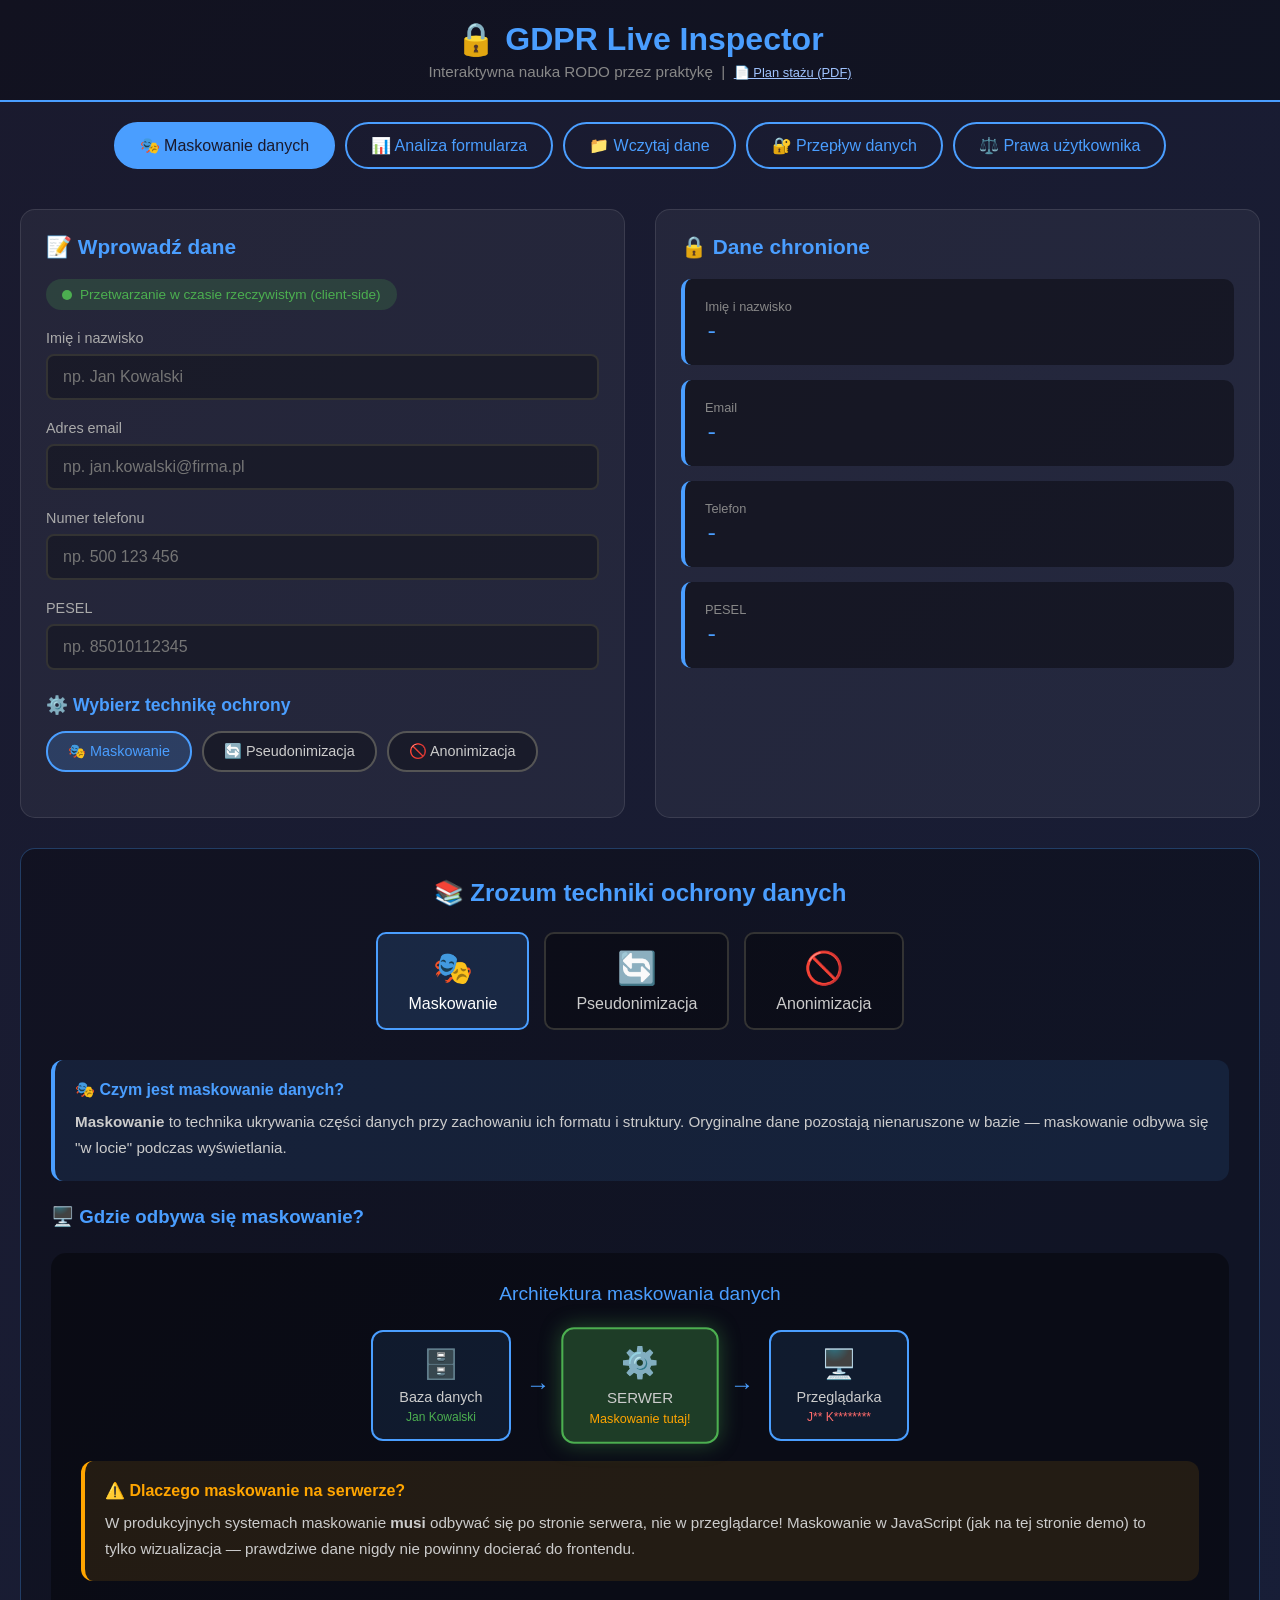
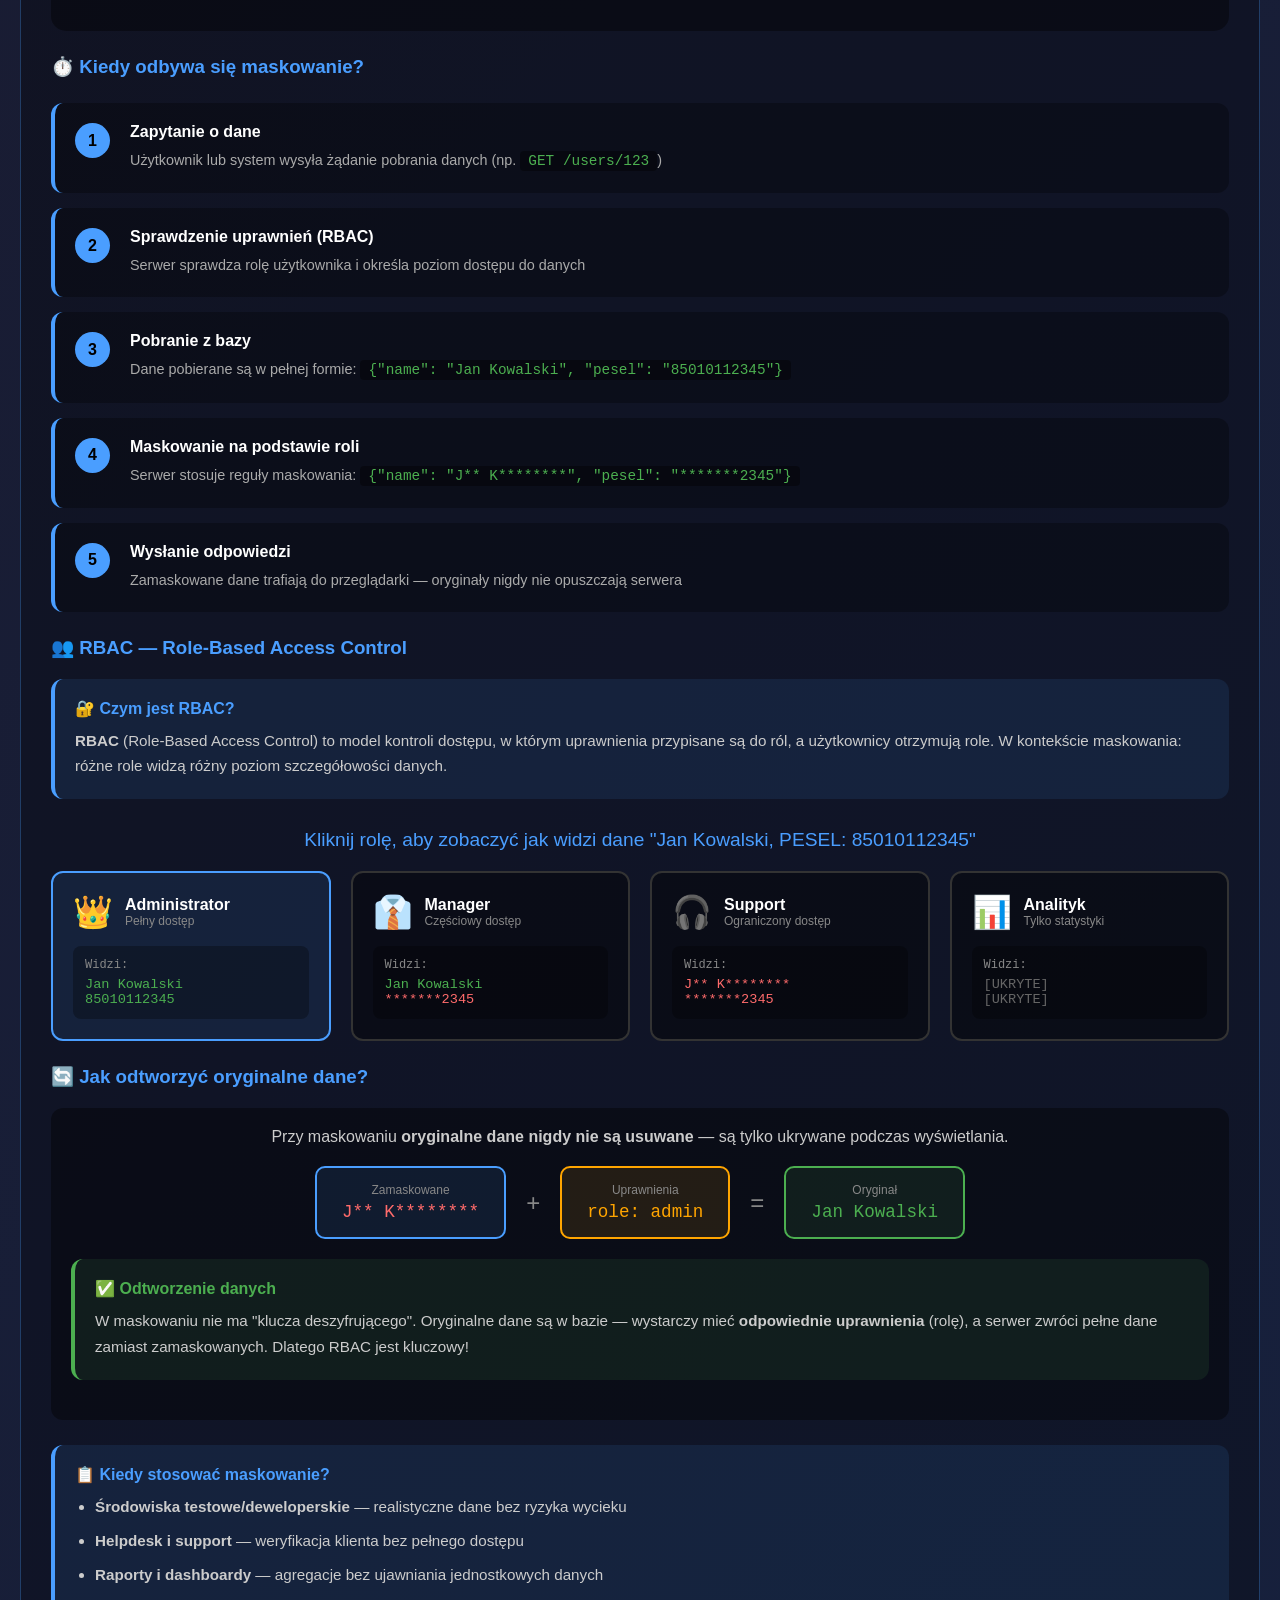
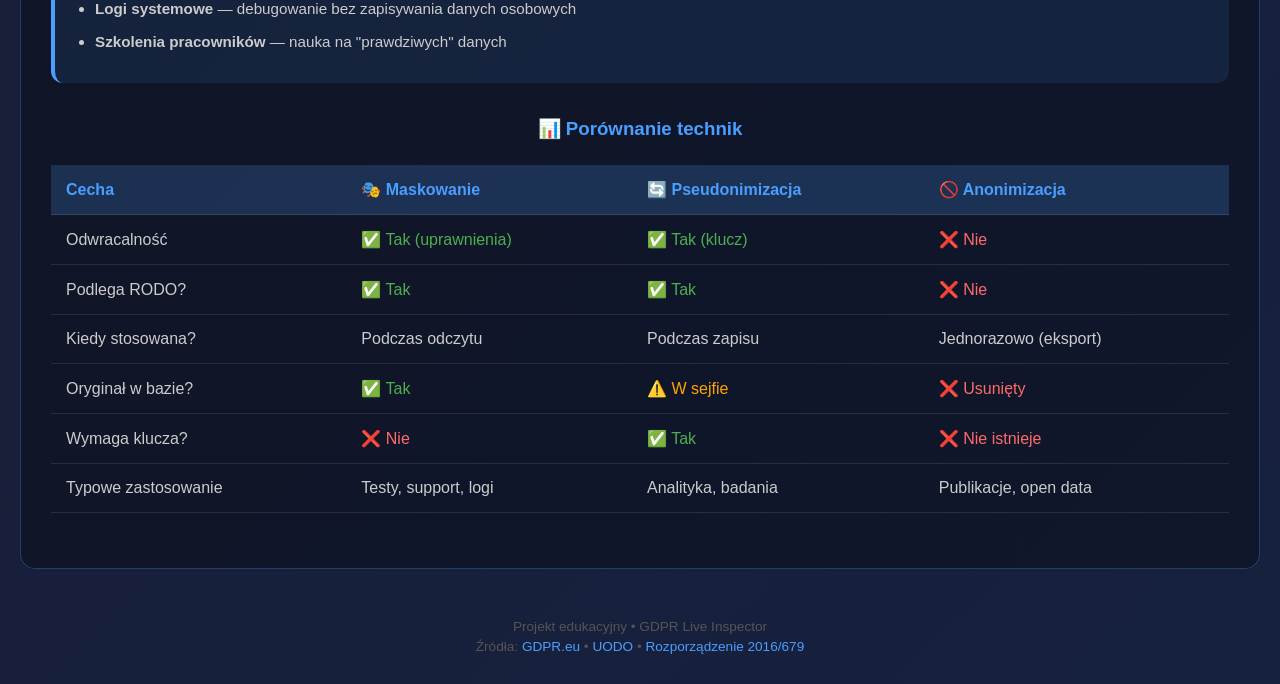
==== commit f9c61372: "load in csv/json and frontend claude" ====
--- a/frontend/index.html
+++ b/frontend/index.html
@@ -23,6 +23,7 @@
     <nav class="tabs">
         <button class="tab-btn active" data-tab="masking">🎭 Maskowanie danych</button>
         <button class="tab-btn" data-tab="analyzer">📊 Analiza formularza</button>
+        <button class="tab-btn" data-tab="upload">📁 Wczytaj dane</button>
         <button class="tab-btn" data-tab="flow">🔐 Przepływ danych</button>
         <button class="tab-btn" data-tab="rights">⚖️ Prawa użytkownika</button>
     </nav>
@@ -734,6 +735,91 @@
         </div>
     </section>
 
+    <!-- ============ SEKCJA UPLOAD: WCZYTAJ DANE ============ -->
+    <section id="upload" class="tab-content">
+        <div class="upload-container">
+            <!-- LEWA KOLUMNA: Formularz wczytywania -->
+            <div class="panel upload-panel">
+                <h2>📁 Wczytaj plik danych</h2>
+                <p class="upload-desc">Załaduj plik JSON lub CSV — dane są przetwarzane wyłącznie lokalnie w przeglądarce, nigdy nie opuszczają Twojego urządzenia.</p>
+
+                <div class="dropzone" id="dropzone">
+                    <div class="dropzone-icon">📂</div>
+                    <div class="dropzone-text">Przeciągnij i upuść plik tutaj</div>
+                    <div class="dropzone-sub">lub kliknij, aby wybrać</div>
+                    <div class="dropzone-types">Obsługiwane formaty: <strong>.json</strong> · <strong>.csv</strong></div>
+                    <input type="file" id="file-input" accept=".json,.csv" style="display:none;">
+                </div>
+
+                <div class="file-info-card" id="file-info-card" style="display:none;">
+                    <div class="file-info-icon" id="file-info-icon">📄</div>
+                    <div class="file-info-details">
+                        <div class="file-info-name" id="file-info-name"></div>
+                        <div class="file-info-meta" id="file-info-meta"></div>
+                    </div>
+                    <button class="file-clear-btn" id="file-clear-btn" title="Usuń plik">✕</button>
+                </div>
+
+                <div class="upload-options" id="upload-options" style="display:none;">
+                    <h3>⚙️ Opcje wyświetlania</h3>
+                    <div class="option-row">
+                        <label class="option-label">Widok podglądu</label>
+                        <div class="view-toggle">
+                            <button class="view-btn active" id="view-btn-formatted" data-view="formatted">Sformatowany</button>
+                            <button class="view-btn" id="view-btn-raw" data-view="raw">Surowy tekst</button>
+                        </div>
+                    </div>
+                    <div class="option-row" id="csv-options" style="display:none;">
+                        <label class="option-label">Separator CSV</label>
+                        <select id="csv-separator" class="option-select">
+                            <option value=",">Przecinek (,)</option>
+                            <option value=";">Średnik (;)</option>
+                            <option value="\t">Tabulator</option>
+                        </select>
+                    </div>
+                </div>
+
+                <div class="upload-stats" id="upload-stats" style="display:none;">
+                    <h3>📊 Statystyki pliku</h3>
+                    <div class="stats-grid" id="stats-grid"></div>
+                </div>
+
+                <div class="gdpr-note">
+                    <div class="gdpr-note-icon">🔒</div>
+                    <div>
+                        <strong>Ochrona danych RODO</strong><br>
+                        Plik nie jest wysyłany na żaden serwer. Cała analiza odbywa się po stronie klienta (client-side) za pomocą Web File API.
+                    </div>
+                </div>
+            </div>
+
+            <!-- PRAWA KOLUMNA: Podgląd zawartości -->
+            <div class="panel preview-panel">
+                <div class="preview-header">
+                    <h2>👁️ Podgląd zawartości</h2>
+                    <div class="preview-actions" id="preview-actions" style="display:none;">
+                        <button class="preview-action-btn" id="btn-copy">📋 Kopiuj</button>
+                    </div>
+                </div>
+
+                <div class="preview-empty" id="preview-empty">
+                    <div class="preview-empty-icon">📋</div>
+                    <p>Wczytaj plik, aby zobaczyć jego zawartość</p>
+                    <p class="preview-empty-sub">Obsługiwane formaty: JSON i CSV</p>
+                </div>
+
+                <div class="preview-content" id="preview-content" style="display:none;">
+                    <!-- Wypełniany dynamicznie przez JS -->
+                </div>
+
+                <div class="preview-error" id="preview-error" style="display:none;">
+                    <div class="preview-error-icon">⚠️</div>
+                    <p id="preview-error-msg"></p>
+                </div>
+            </div>
+        </div>
+    </section>
+
     <!-- ============ SEKCJA 3: PRZEPŁYW DANYCH ============ -->
     <section id="flow" class="tab-content">
         <div class="flow-container">
--- a/frontend/style.css
+++ b/frontend/style.css
@@ -1151,6 +1151,421 @@
             transition: width 0.1s;
         }
 
+        /* ============ SEKCJA UPLOAD ============ */
+        .upload-container {
+            display: grid;
+            grid-template-columns: 1fr 1fr;
+            gap: 30px;
+            align-items: start;
+        }
+
+        @media (max-width: 1000px) {
+            .upload-container {
+                grid-template-columns: 1fr;
+            }
+        }
+
+        .upload-desc {
+            color: #888;
+            font-size: 0.9rem;
+            margin-bottom: 20px;
+            line-height: 1.6;
+        }
+
+        .dropzone {
+            border: 2px dashed #4a9eff;
+            border-radius: 15px;
+            padding: 40px 20px;
+            text-align: center;
+            cursor: pointer;
+            transition: all 0.3s ease;
+            background: rgba(74, 158, 255, 0.04);
+            margin-bottom: 20px;
+        }
+
+        .dropzone:hover,
+        .dropzone.drag-over {
+            border-color: #7ec8ff;
+            background: rgba(74, 158, 255, 0.12);
+            transform: scale(1.01);
+        }
+
+        .dropzone-icon {
+            font-size: 3rem;
+            margin-bottom: 12px;
+        }
+
+        .dropzone-text {
+            font-size: 1.1rem;
+            color: #ddd;
+            margin-bottom: 6px;
+        }
+
+        .dropzone-sub {
+            color: #888;
+            font-size: 0.85rem;
+            margin-bottom: 12px;
+        }
+
+        .dropzone-types {
+            font-size: 0.8rem;
+            color: #4a9eff;
+            background: rgba(74, 158, 255, 0.1);
+            display: inline-block;
+            padding: 4px 14px;
+            border-radius: 20px;
+        }
+
+        .file-info-card {
+            display: flex;
+            align-items: center;
+            gap: 15px;
+            background: rgba(76, 175, 80, 0.1);
+            border: 1px solid rgba(76, 175, 80, 0.4);
+            border-radius: 12px;
+            padding: 14px 18px;
+            margin-bottom: 20px;
+        }
+
+        .file-info-icon {
+            font-size: 2rem;
+            flex-shrink: 0;
+        }
+
+        .file-info-details {
+            flex: 1;
+            min-width: 0;
+        }
+
+        .file-info-name {
+            color: #fff;
+            font-weight: 600;
+            font-size: 0.95rem;
+            white-space: nowrap;
+            overflow: hidden;
+            text-overflow: ellipsis;
+        }
+
+        .file-info-meta {
+            color: #888;
+            font-size: 0.8rem;
+            margin-top: 3px;
+        }
+
+        .file-clear-btn {
+            background: rgba(255, 107, 107, 0.15);
+            border: 1px solid rgba(255, 107, 107, 0.4);
+            color: #ff6b6b;
+            border-radius: 50%;
+            width: 30px;
+            height: 30px;
+            cursor: pointer;
+            font-size: 0.85rem;
+            flex-shrink: 0;
+            transition: all 0.2s;
+        }
+
+        .file-clear-btn:hover {
+            background: rgba(255, 107, 107, 0.3);
+        }
+
+        .upload-options {
+            background: rgba(0,0,0,0.25);
+            border-radius: 12px;
+            padding: 18px;
+            margin-bottom: 20px;
+        }
+
+        .upload-options h3 {
+            color: #4a9eff;
+            font-size: 1rem;
+            margin-bottom: 14px;
+        }
+
+        .option-row {
+            display: flex;
+            align-items: center;
+            justify-content: space-between;
+            gap: 12px;
+            margin-bottom: 10px;
+        }
+
+        .option-row:last-child {
+            margin-bottom: 0;
+        }
+
+        .option-label {
+            color: #aaa;
+            font-size: 0.85rem;
+        }
+
+        .view-toggle {
+            display: flex;
+            gap: 6px;
+        }
+
+        .view-btn {
+            padding: 6px 14px;
+            border: 1px solid #444;
+            background: rgba(0,0,0,0.3);
+            color: #aaa;
+            border-radius: 8px;
+            cursor: pointer;
+            font-size: 0.8rem;
+            transition: all 0.2s;
+        }
+
+        .view-btn.active {
+            border-color: #4a9eff;
+            background: rgba(74, 158, 255, 0.2);
+            color: #4a9eff;
+        }
+
+        .option-select {
+            padding: 6px 12px;
+            background: rgba(0,0,0,0.4);
+            border: 1px solid #444;
+            color: #ddd;
+            border-radius: 8px;
+            font-size: 0.85rem;
+            cursor: pointer;
+        }
+
+        .upload-stats {
+            background: rgba(0,0,0,0.25);
+            border-radius: 12px;
+            padding: 18px;
+            margin-bottom: 20px;
+        }
+
+        .upload-stats h3 {
+            color: #4a9eff;
+            font-size: 1rem;
+            margin-bottom: 14px;
+        }
+
+        .stats-grid {
+            display: grid;
+            grid-template-columns: 1fr 1fr;
+            gap: 10px;
+        }
+
+        .stat-item {
+            background: rgba(74, 158, 255, 0.08);
+            border-radius: 10px;
+            padding: 12px;
+            text-align: center;
+        }
+
+        .stat-value {
+            font-size: 1.4rem;
+            font-weight: 700;
+            color: #4a9eff;
+            font-family: 'Courier New', monospace;
+        }
+
+        .stat-label {
+            font-size: 0.75rem;
+            color: #888;
+            margin-top: 4px;
+        }
+
+        .gdpr-note {
+            display: flex;
+            gap: 12px;
+            align-items: flex-start;
+            background: rgba(76, 175, 80, 0.08);
+            border: 1px solid rgba(76, 175, 80, 0.25);
+            border-radius: 10px;
+            padding: 14px;
+            font-size: 0.82rem;
+            color: #aaa;
+            line-height: 1.5;
+        }
+
+        .gdpr-note strong {
+            color: #4caf50;
+        }
+
+        .gdpr-note-icon {
+            font-size: 1.3rem;
+            flex-shrink: 0;
+        }
+
+        /* Prawa kolumna — podgląd */
+        .preview-panel {
+            min-height: 500px;
+            display: flex;
+            flex-direction: column;
+        }
+
+        .preview-header {
+            display: flex;
+            align-items: center;
+            justify-content: space-between;
+            margin-bottom: 20px;
+        }
+
+        .preview-header h2 {
+            color: #4a9eff;
+            font-size: 1.3rem;
+            margin: 0;
+        }
+
+        .preview-actions {
+            display: flex;
+            gap: 8px;
+        }
+
+        .preview-action-btn {
+            padding: 7px 14px;
+            border: 1px solid #4a9eff;
+            background: rgba(74, 158, 255, 0.1);
+            color: #4a9eff;
+            border-radius: 8px;
+            cursor: pointer;
+            font-size: 0.8rem;
+            transition: all 0.2s;
+        }
+
+        .preview-action-btn:hover {
+            background: rgba(74, 158, 255, 0.25);
+        }
+
+        .preview-empty {
+            flex: 1;
+            display: flex;
+            flex-direction: column;
+            align-items: center;
+            justify-content: center;
+            text-align: center;
+            color: #555;
+            padding: 60px 20px;
+        }
+
+        .preview-empty-icon {
+            font-size: 4rem;
+            margin-bottom: 16px;
+            opacity: 0.4;
+        }
+
+        .preview-empty p {
+            color: #666;
+            font-size: 1rem;
+            margin-bottom: 6px;
+        }
+
+        .preview-empty-sub {
+            color: #444 !important;
+            font-size: 0.85rem !important;
+        }
+
+        .preview-content {
+            flex: 1;
+        }
+
+        /* JSON podgląd */
+        .json-viewer {
+            background: rgba(0,0,0,0.45);
+            border-radius: 10px;
+            padding: 18px;
+            font-family: 'Courier New', monospace;
+            font-size: 0.82rem;
+            line-height: 1.7;
+            overflow: auto;
+            max-height: 600px;
+            white-space: pre-wrap;
+            word-break: break-all;
+        }
+
+        .json-key    { color: #9cdcfe; }
+        .json-string { color: #ce9178; }
+        .json-number { color: #b5cea8; }
+        .json-bool   { color: #569cd6; }
+        .json-null   { color: #808080; }
+
+        /* Raw podgląd */
+        .raw-viewer {
+            background: rgba(0,0,0,0.45);
+            border-radius: 10px;
+            padding: 18px;
+            font-family: 'Courier New', monospace;
+            font-size: 0.82rem;
+            line-height: 1.7;
+            overflow: auto;
+            max-height: 600px;
+            white-space: pre-wrap;
+            word-break: break-all;
+            color: #ccc;
+        }
+
+        /* CSV tabela */
+        .csv-table-wrapper {
+            overflow: auto;
+            max-height: 600px;
+            border-radius: 10px;
+            border: 1px solid rgba(255,255,255,0.1);
+        }
+
+        .csv-table {
+            width: 100%;
+            border-collapse: collapse;
+            font-size: 0.82rem;
+        }
+
+        .csv-table th {
+            background: rgba(74, 158, 255, 0.2);
+            color: #4a9eff;
+            padding: 10px 14px;
+            text-align: left;
+            position: sticky;
+            top: 0;
+            border-bottom: 2px solid rgba(74, 158, 255, 0.4);
+            white-space: nowrap;
+        }
+
+        .csv-table td {
+            padding: 8px 14px;
+            color: #ccc;
+            border-bottom: 1px solid rgba(255,255,255,0.06);
+            max-width: 200px;
+            overflow: hidden;
+            text-overflow: ellipsis;
+            white-space: nowrap;
+        }
+
+        .csv-table tr:hover td {
+            background: rgba(255,255,255,0.04);
+        }
+
+        .csv-table .row-num {
+            color: #555;
+            font-size: 0.75rem;
+            user-select: none;
+        }
+
+        .preview-error {
+            flex: 1;
+            display: flex;
+            flex-direction: column;
+            align-items: center;
+            justify-content: center;
+            text-align: center;
+            padding: 40px 20px;
+        }
+
+        .preview-error-icon {
+            font-size: 3rem;
+            margin-bottom: 14px;
+        }
+
+        .preview-error p {
+            color: #ff6b6b;
+            font-size: 0.9rem;
+            max-width: 400px;
+            line-height: 1.6;
+        }
+
         /* Footer */
         .footer {
             text-align: center;
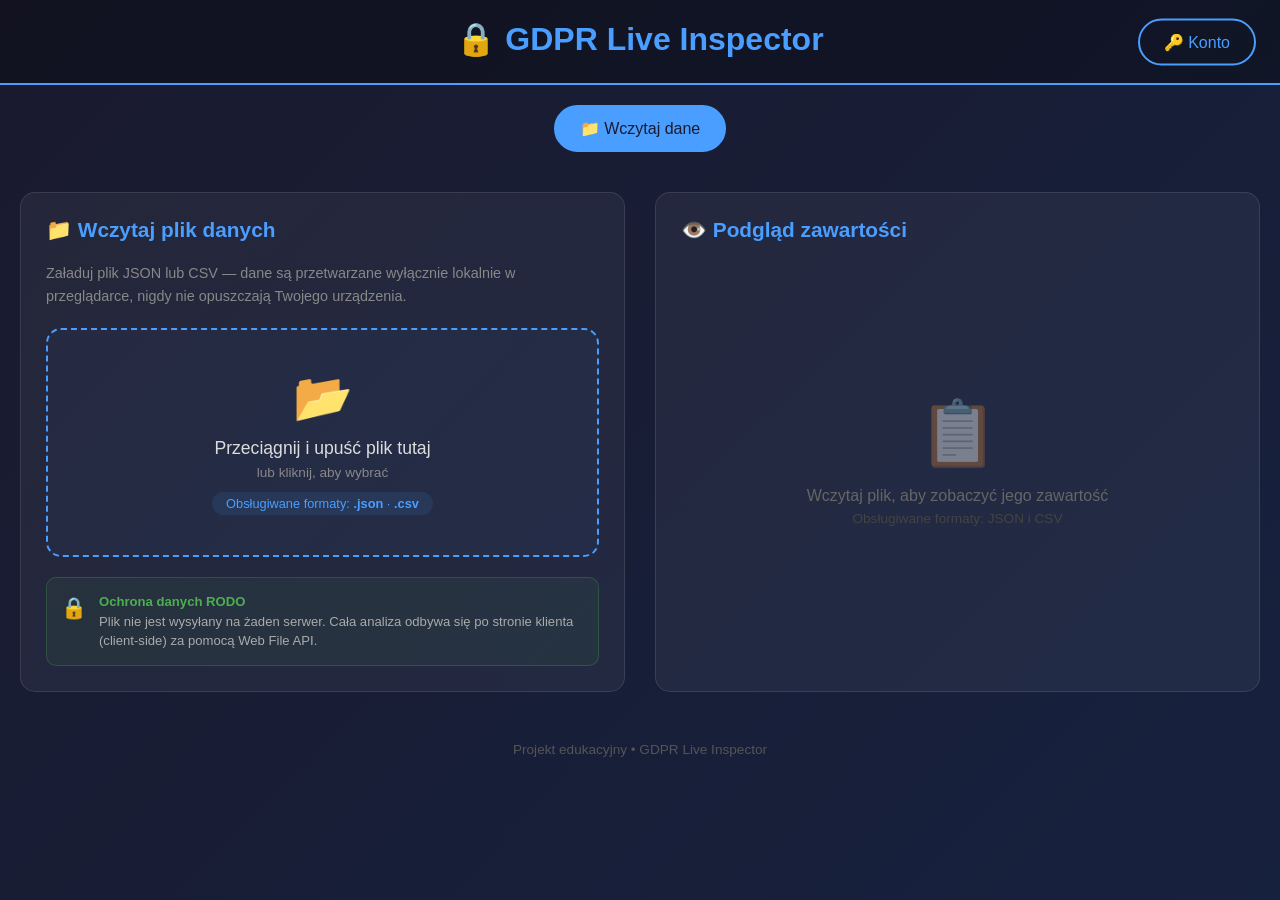
==== commit 21eae79f: "new features to frontend and backend" ====
--- a/frontend/index.html
+++ b/frontend/index.html
@@ -9,734 +9,25 @@
          np. przy deployu na Netlify / Vercel / Cloudflare Pages)
          ============================================= -->
     <meta http-equiv="Content-Security-Policy"
-          content="default-src 'self'; script-src 'self'; style-src 'self' 'unsafe-inline'; img-src 'self' data: blob:; connect-src 'self'; font-src 'self'; base-uri 'self'; form-action 'self';">
+          content="default-src 'self'; script-src 'self' 'unsafe-inline'; style-src 'self' 'unsafe-inline'; img-src 'self' data: blob:; connect-src 'self' http://localhost:8000; font-src 'self'; base-uri 'self'; form-action 'self';">
     <meta name="referrer" content="strict-origin-when-cross-origin">
     <meta http-equiv="X-Content-Type-Options" content="nosniff">
-    <link rel="stylesheet" href="style.css">
+    <link rel="stylesheet" href="style.css?v=4">
 </head>
 <body>
     <header class="header">
-        <h1>🔒 GDPR Live Inspector</h1>
-        <p>Interaktywna nauka RODO przez praktykę &nbsp;|&nbsp; <a href="staz-gdpr.pdf" target="_blank" rel="noopener noreferrer" style="color:#a0c4ff;font-size:0.85em;">📄 Plan stażu (PDF)</a></p>
+        <h1 id="brand" title="Powrót do menu głównego">🔒 GDPR Live Inspector</h1>
+        <button class="tab-btn account-btn" data-tab="auth">🔑 Konto</button>
     </header>
 
     <nav class="tabs">
-        <button class="tab-btn active" data-tab="masking">🎭 Maskowanie danych</button>
-        <button class="tab-btn" data-tab="analyzer">📊 Analiza formularza</button>
-        <button class="tab-btn" data-tab="upload">📁 Wczytaj dane</button>
-        <button class="tab-btn" data-tab="flow">🔐 Przepływ danych</button>
-        <button class="tab-btn" data-tab="rights">⚖️ Prawa użytkownika</button>
+        <button class="tab-btn active" data-tab="upload">📁 Wczytaj dane</button>
+        <button class="tab-btn" data-tab="analyst">📊 Panel analityka</button>
+        <button class="tab-btn" data-tab="admin">🛡️ Panel administratora</button>
     </nav>
 
-    <!-- ============ SEKCJA 1: MASKOWANIE - ROZBUDOWANA ============ -->
-    <section id="masking" class="tab-content active">
-        <div class="masking-section">
-            
-            <!-- Interaktywna demonstracja -->
-            <div class="masking-container">
-                <div class="panel">
-                    <h2>📝 Wprowadź dane</h2>
-                    <div class="live-indicator">
-                        <div class="live-dot"></div>
-                        Przetwarzanie w czasie rzeczywistym (client-side)
-                    </div>
-                    
-                    <div class="input-group">
-                        <label>Imię i nazwisko</label>
-                        <input type="text" id="mask-name" placeholder="np. Jan Kowalski">
-                    </div>
-                    
-                    <div class="input-group">
-                        <label>Adres email</label>
-                        <input type="email" id="mask-email" placeholder="np. jan.kowalski@firma.pl">
-                    </div>
-                    
-                    <div class="input-group">
-                        <label>Numer telefonu</label>
-                        <input type="tel" id="mask-phone" placeholder="np. 500 123 456">
-                    </div>
-                    
-                    <div class="input-group">
-                        <label>PESEL</label>
-                        <input type="text" id="mask-pesel" placeholder="np. 85010112345" maxlength="11">
-                    </div>
-
-                    <h3>⚙️ Wybierz technikę ochrony</h3>
-                    <div class="masking-type">
-                        <button class="active" data-type="masking">🎭 Maskowanie</button>
-                        <button data-type="pseudonym">🔄 Pseudonimizacja</button>
-                        <button data-type="anonym">🚫 Anonimizacja</button>
-                    </div>
-                </div>
-
-                <div class="panel">
-                    <h2>🔒 Dane chronione</h2>
-                    
-                    <div class="result-box">
-                        <div class="label">Imię i nazwisko</div>
-                        <div class="value" id="result-name">-</div>
-                    </div>
-                    
-                    <div class="result-box">
-                        <div class="label">Email</div>
-                        <div class="value" id="result-email">-</div>
-                    </div>
-                    
-                    <div class="result-box">
-                        <div class="label">Telefon</div>
-                        <div class="value" id="result-phone">-</div>
-                    </div>
-                    
-                    <div class="result-box">
-                        <div class="label">PESEL</div>
-                        <div class="value" id="result-pesel">-</div>
-                    </div>
-                </div>
-            </div>
-
-            <!-- SEKCJA EDUKACYJNA -->
-            <div class="education-section">
-                <h2>📚 Zrozum techniki ochrony danych</h2>
-                
-                <div class="technique-tabs">
-                    <div class="technique-tab active" data-technique="masking">
-                        <div class="tab-icon">🎭</div>
-                        <div>Maskowanie</div>
-                    </div>
-                    <div class="technique-tab" data-technique="pseudonym">
-                        <div class="tab-icon">🔄</div>
-                        <div>Pseudonimizacja</div>
-                    </div>
-                    <div class="technique-tab" data-technique="anonym">
-                        <div class="tab-icon">🚫</div>
-                        <div>Anonimizacja</div>
-                    </div>
-                </div>
-
-                <!-- MASKOWANIE -->
-                <div class="technique-content active" id="tech-masking">
-                    <div class="info-box">
-                        <h4>🎭 Czym jest maskowanie danych?</h4>
-                        <p>
-                            <strong>Maskowanie</strong> to technika ukrywania części danych przy zachowaniu ich formatu i struktury. 
-                            Oryginalne dane pozostają nienaruszone w bazie — maskowanie odbywa się "w locie" podczas wyświetlania.
-                        </p>
-                    </div>
-
-                    <h3 style="color: #4a9eff; margin: 25px 0 15px;">🖥️ Gdzie odbywa się maskowanie?</h3>
-                    
-                    <div class="architecture-diagram">
-                        <div class="diagram-title">Architektura maskowania danych</div>
-                        <div class="diagram-flow">
-                            <div class="diagram-node">
-                                <div class="node-icon">🗄️</div>
-                                <div class="node-label">Baza danych</div>
-                                <div style="font-size: 0.75rem; color: #4caf50; margin-top: 5px;">Jan Kowalski</div>
-                            </div>
-                            <div class="diagram-arrow animated">→</div>
-                            <div class="diagram-node server highlight">
-                                <div class="node-icon">⚙️</div>
-                                <div class="node-label">SERWER</div>
-                                <div style="font-size: 0.75rem; color: #ffa500; margin-top: 5px;">Maskowanie tutaj!</div>
-                            </div>
-                            <div class="diagram-arrow animated">→</div>
-                            <div class="diagram-node">
-                                <div class="node-icon">🖥️</div>
-                                <div class="node-label">Przeglądarka</div>
-                                <div style="font-size: 0.75rem; color: #ff6b6b; margin-top: 5px;">J** K********</div>
-                            </div>
-                        </div>
-                        
-                        <div class="info-box warning" style="margin-top: 20px;">
-                            <h4>⚠️ Dlaczego maskowanie na serwerze?</h4>
-                            <p>
-                                W produkcyjnych systemach maskowanie <strong>musi</strong> odbywać się po stronie serwera, nie w przeglądarce!
-                                Maskowanie w JavaScript (jak na tej stronie demo) to tylko wizualizacja — prawdziwe dane nigdy nie powinny docierać do frontendu.
-                            </p>
-                        </div>
-                    </div>
-
-                    <h3 style="color: #4a9eff; margin: 25px 0 15px;">⏱️ Kiedy odbywa się maskowanie?</h3>
-                    
-                    <div class="process-steps">
-                        <div class="process-step">
-                            <div class="step-number">1</div>
-                            <div class="step-content">
-                                <h4>Zapytanie o dane</h4>
-                                <p>Użytkownik lub system wysyła żądanie pobrania danych (np. <code>GET /users/123</code>)</p>
-                            </div>
-                        </div>
-                        <div class="process-step">
-                            <div class="step-number">2</div>
-                            <div class="step-content">
-                                <h4>Sprawdzenie uprawnień (RBAC)</h4>
-                                <p>Serwer sprawdza rolę użytkownika i określa poziom dostępu do danych</p>
-                            </div>
-                        </div>
-                        <div class="process-step">
-                            <div class="step-number">3</div>
-                            <div class="step-content">
-                                <h4>Pobranie z bazy</h4>
-                                <p>Dane pobierane są w pełnej formie: <code>{"name": "Jan Kowalski", "pesel": "85010112345"}</code></p>
-                            </div>
-                        </div>
-                        <div class="process-step">
-                            <div class="step-number">4</div>
-                            <div class="step-content">
-                                <h4>Maskowanie na podstawie roli</h4>
-                                <p>Serwer stosuje reguły maskowania: <code>{"name": "J** K********", "pesel": "*******2345"}</code></p>
-                            </div>
-                        </div>
-                        <div class="process-step">
-                            <div class="step-number">5</div>
-                            <div class="step-content">
-                                <h4>Wysłanie odpowiedzi</h4>
-                                <p>Zamaskowane dane trafiają do przeglądarki — oryginały nigdy nie opuszczają serwera</p>
-                            </div>
-                        </div>
-                    </div>
-
-                    <h3 style="color: #4a9eff; margin: 25px 0 15px;">👥 RBAC — Role-Based Access Control</h3>
-                    
-                    <div class="info-box">
-                        <h4>🔐 Czym jest RBAC?</h4>
-                        <p>
-                            <strong>RBAC</strong> (Role-Based Access Control) to model kontroli dostępu, w którym uprawnienia przypisane są do ról, a użytkownicy otrzymują role.
-                            W kontekście maskowania: różne role widzą różny poziom szczegółowości danych.
-                        </p>
-                    </div>
-
-                    <div class="rbac-section">
-                        <div class="rbac-title">Kliknij rolę, aby zobaczyć jak widzi dane "Jan Kowalski, PESEL: 85010112345"</div>
-                        
-                        <div class="rbac-grid">
-                            <div class="rbac-role active" data-role="admin">
-                                <div class="role-header">
-                                    <div class="role-icon">👑</div>
-                                    <div>
-                                        <div class="role-name">Administrator</div>
-                                        <div class="role-level">Pełny dostęp</div>
-                                    </div>
-                                </div>
-                                <div class="rbac-preview">
-                                    <div class="preview-label">Widzi:</div>
-                                    <div class="preview-value">Jan Kowalski</div>
-                                    <div class="preview-value">85010112345</div>
-                                </div>
-                            </div>
-
-                            <div class="rbac-role" data-role="manager">
-                                <div class="role-header">
-                                    <div class="role-icon">👔</div>
-                                    <div>
-                                        <div class="role-name">Manager</div>
-                                        <div class="role-level">Częściowy dostęp</div>
-                                    </div>
-                                </div>
-                                <div class="rbac-preview">
-                                    <div class="preview-label">Widzi:</div>
-                                    <div class="preview-value">Jan Kowalski</div>
-                                    <div class="preview-value masked">*******2345</div>
-                                </div>
-                            </div>
-
-                            <div class="rbac-role" data-role="support">
-                                <div class="role-header">
-                                    <div class="role-icon">🎧</div>
-                                    <div>
-                                        <div class="role-name">Support</div>
-                                        <div class="role-level">Ograniczony dostęp</div>
-                                    </div>
-                                </div>
-                                <div class="rbac-preview">
-                                    <div class="preview-label">Widzi:</div>
-                                    <div class="preview-value masked">J** K********</div>
-                                    <div class="preview-value masked">*******2345</div>
-                                </div>
-                            </div>
-
-                            <div class="rbac-role" data-role="analyst">
-                                <div class="role-header">
-                                    <div class="role-icon">📊</div>
-                                    <div>
-                                        <div class="role-name">Analityk</div>
-                                        <div class="role-level">Tylko statystyki</div>
-                                    </div>
-                                </div>
-                                <div class="rbac-preview">
-                                    <div class="preview-label">Widzi:</div>
-                                    <div class="preview-value hidden">[UKRYTE]</div>
-                                    <div class="preview-value hidden">[UKRYTE]</div>
-                                </div>
-                            </div>
-                        </div>
-                    </div>
-
-                    <h3 style="color: #4a9eff; margin: 25px 0 15px;">🔄 Jak odtworzyć oryginalne dane?</h3>
-                    
-                    <div class="key-lookup">
-                        <p style="color: #ccc; margin-bottom: 15px;">
-                            Przy maskowaniu <strong>oryginalne dane nigdy nie są usuwane</strong> — są tylko ukrywane podczas wyświetlania.
-                        </p>
-                        
-                        <div class="lookup-visual">
-                            <div class="data-box">
-                                <div class="box-label">Zamaskowane</div>
-                                <div class="box-value" style="color: #ff6b6b;">J** K********</div>
-                            </div>
-                            <div style="font-size: 1.5rem; color: #888;">+</div>
-                            <div class="key-box">
-                                <div class="box-label">Uprawnienia</div>
-                                <div class="box-value" style="color: #ffa500;">role: admin</div>
-                            </div>
-                            <div style="font-size: 1.5rem; color: #888;">=</div>
-                            <div class="result-display">
-                                <div class="box-label">Oryginał</div>
-                                <div class="box-value" style="color: #4caf50;">Jan Kowalski</div>
-                            </div>
-                        </div>
-                        
-                        <div class="info-box success" style="margin-top: 20px; text-align: left;">
-                            <h4>✅ Odtworzenie danych</h4>
-                            <p>
-                                W maskowaniu nie ma "klucza deszyfrującego". Oryginalne dane są w bazie — wystarczy mieć <strong>odpowiednie uprawnienia</strong> 
-                                (rolę), a serwer zwróci pełne dane zamiast zamaskowanych. Dlatego RBAC jest kluczowy!
-                            </p>
-                        </div>
-                    </div>
-
-                    <div class="info-box" style="margin-top: 25px;">
-                        <h4>📋 Kiedy stosować maskowanie?</h4>
-                        <ul>
-                            <li><strong>Środowiska testowe/deweloperskie</strong> — realistyczne dane bez ryzyka wycieku</li>
-                            <li><strong>Helpdesk i support</strong> — weryfikacja klienta bez pełnego dostępu</li>
-                            <li><strong>Raporty i dashboardy</strong> — agregacje bez ujawniania jednostkowych danych</li>
-                            <li><strong>Logi systemowe</strong> — debugowanie bez zapisywania danych osobowych</li>
-                            <li><strong>Szkolenia pracowników</strong> — nauka na "prawdziwych" danych</li>
-                        </ul>
-                    </div>
-                </div>
-
-                <!-- PSEUDONIMIZACJA -->
-                <div class="technique-content" id="tech-pseudonym">
-                    <div class="info-box">
-                        <h4>🔄 Czym jest pseudonimizacja?</h4>
-                        <p>
-                            <strong>Pseudonimizacja</strong> (Art. 4 pkt 5 RODO) to przetwarzanie danych osobowych w taki sposób, że nie można ich już przypisać konkretnej osobie 
-                            <strong>bez użycia dodatkowych informacji</strong>. Te dodatkowe informacje (klucz mapowania) muszą być przechowywane oddzielnie.
-                        </p>
-                    </div>
-
-                    <h3 style="color: #4a9eff; margin: 25px 0 15px;">🖥️ Gdzie odbywa się pseudonimizacja?</h3>
-                    
-                    <div class="architecture-diagram">
-                        <div class="diagram-title">Architektura pseudonimizacji</div>
-                        <div class="diagram-flow">
-                            <div class="diagram-node">
-                                <div class="node-icon">📝</div>
-                                <div class="node-label">Dane wejściowe</div>
-                                <div style="font-size: 0.75rem; color: #4caf50; margin-top: 5px;">Jan Kowalski</div>
-                            </div>
-                            <div class="diagram-arrow animated">→</div>
-                            <div class="diagram-node server highlight">
-                                <div class="node-icon">⚙️</div>
-                                <div class="node-label">SERWER</div>
-                                <div style="font-size: 0.75rem; color: #ffa500; margin-top: 5px;">Generuje ID</div>
-                            </div>
-                            <div class="diagram-arrow animated">→</div>
-                            <div class="diagram-node">
-                                <div class="node-icon">🗄️</div>
-                                <div class="node-label">Baza główna</div>
-                                <div style="font-size: 0.75rem; color: #4a9eff; margin-top: 5px;">USR_00001</div>
-                            </div>
-                        </div>
-                        
-                        <div style="margin-top: 20px; text-align: center;">
-                            <div class="diagram-arrow" style="transform: rotate(90deg); display: inline-block;">→</div>
-                        </div>
-                        
-                        <div class="diagram-flow" style="margin-top: 20px;">
-                            <div class="diagram-node" style="border-color: #ff6b6b; background: rgba(255,107,107,0.1);">
-                                <div class="node-icon">🔐</div>
-                                <div class="node-label">Bezpieczny sejf</div>
-                                <div style="font-size: 0.7rem; color: #ff6b6b; margin-top: 5px;">USR_00001 → Jan Kowalski</div>
-                            </div>
-                        </div>
-                        
-                        <div class="info-box warning" style="margin-top: 20px;">
-                            <h4>⚠️ Kluczowa zasada RODO</h4>
-                            <p>
-                                Klucz mapowania (tabela łącząca pseudonimy z oryginałami) <strong>musi być przechowywany oddzielnie</strong> 
-                                od danych pseudonimizowanych — najlepiej w innym systemie, z osobnymi uprawnieniami dostępu.
-                            </p>
-                        </div>
-                    </div>
-
-                    <h3 style="color: #4a9eff; margin: 25px 0 15px;">⏱️ Kiedy następuje pseudonimizacja?</h3>
-                    
-                    <div class="process-steps">
-                        <div class="process-step">
-                            <div class="step-number">1</div>
-                            <div class="step-content">
-                                <h4>Moment zapisu danych</h4>
-                                <p>Pseudonimizacja odbywa się <strong>podczas zapisywania</strong> danych do bazy — nie podczas odczytu jak maskowanie.</p>
-                            </div>
-                        </div>
-                        <div class="process-step">
-                            <div class="step-number">2</div>
-                            <div class="step-content">
-                                <h4>Generowanie pseudonimu</h4>
-                                <p>Serwer tworzy unikalny identyfikator: <code>USR_00001</code>, <code>UUID</code>, lub hash</p>
-                            </div>
-                        </div>
-                        <div class="process-step">
-                            <div class="step-number">3</div>
-                            <div class="step-content">
-                                <h4>Zapis do dwóch miejsc</h4>
-                                <p>
-                                    <strong>Baza główna:</strong> <code>{id: "USR_00001", age: 38, city: "Gdańsk"}</code><br>
-                                    <strong>Sejf:</strong> <code>{id: "USR_00001", real_name: "Jan Kowalski"}</code>
-                                </p>
-                            </div>
-                        </div>
-                        <div class="process-step">
-                            <div class="step-number">4</div>
-                            <div class="step-content">
-                                <h4>Codzienna praca</h4>
-                                <p>Analitycy, systemy ML, raporty — wszystko pracuje na pseudonimach. Nikt nie potrzebuje prawdziwych nazwisk.</p>
-                            </div>
-                        </div>
-                    </div>
-
-                    <h3 style="color: #4a9eff; margin: 25px 0 15px;">🔄 Jak odtworzyć oryginalne dane?</h3>
-                    
-                    <div class="key-lookup">
-                        <p style="color: #ccc; margin-bottom: 15px;">
-                            W pseudonimizacji potrzebujesz <strong>klucza mapowania</strong> — tabeli łączącej pseudonimy z oryginałami.
-                        </p>
-                        
-                        <div class="lookup-visual">
-                            <div class="data-box">
-                                <div class="box-label">Pseudonim</div>
-                                <div class="box-value" style="color: #4a9eff;">USR_00001</div>
-                            </div>
-                            <div style="font-size: 1.5rem; color: #888;">+</div>
-                            <div class="key-box">
-                                <div class="box-label">Klucz mapowania</div>
-                                <div class="box-value" style="color: #ffa500; font-size: 0.9rem;">USR_00001 → Jan K.</div>
-                            </div>
-                            <div style="font-size: 1.5rem; color: #888;">=</div>
-                            <div class="result-display">
-                                <div class="box-label">Oryginał</div>
-                                <div class="box-value" style="color: #4caf50;">Jan Kowalski</div>
-                            </div>
-                        </div>
-                        
-                        <div class="info-box" style="margin-top: 20px; text-align: left;">
-                            <h4>🔐 Dostęp do klucza mapowania</h4>
-                            <ul>
-                                <li>Przechowywany w osobnym, zabezpieczonym systemie</li>
-                                <li>Dostęp tylko dla IOD (Inspektor Ochrony Danych) i wyznaczonych osób</li>
-                                <li>Każdy dostęp jest logowany i wymaga uzasadnienia</li>
-                                <li>Regularne audyty dostępu do klucza</li>
-                            </ul>
-                        </div>
-                    </div>
-
-                    <div class="info-box success" style="margin-top: 25px;">
-                        <h4>✅ Dlaczego RODO wymaga pseudonimizacji?</h4>
-                        <p>
-                            Art. 32 RODO wymienia pseudonimizację jako jeden ze środków zapewnienia bezpieczeństwa. 
-                            Nawet przy wycieku danych — atakujący dostaje tylko <code>USR_00001</code>, nie "Jan Kowalski".
-                        </p>
-                        <ul>
-                            <li><strong>Minimalizuje ryzyko</strong> — wyciek pseudonimów to mniejsza szkoda</li>
-                            <li><strong>Umożliwia analizę</strong> — można pracować na danych bez identyfikacji osób</li>
-                            <li><strong>Zgodność z privacy by design</strong> — ochrona wbudowana w architekturę</li>
-                        </ul>
-                    </div>
-
-                    <div class="info-box warning" style="margin-top: 25px;">
-                        <h4>⚠️ Pseudonimizacja ≠ Anonimizacja</h4>
-                        <p>
-                            Dane pseudonimizowane <strong>nadal są danymi osobowymi</strong> w rozumieniu RODO! 
-                            Można je powiązać z osobą (mając klucz), więc podlegają wszystkim wymogom rozporządzenia.
-                        </p>
-                    </div>
-                </div>
-
-                <!-- ANONIMIZACJA -->
-                <div class="technique-content" id="tech-anonym">
-                    <div class="info-box danger">
-                        <h4>🚫 Czym jest anonimizacja?</h4>
-                        <p>
-                            <strong>Anonimizacja</strong> to <strong>nieodwracalne</strong> usunięcie możliwości identyfikacji osoby. 
-                            Po prawidłowej anonimizacji dane <strong>przestają być danymi osobowymi</strong> i nie podlegają RODO.
-                        </p>
-                    </div>
-
-                    <h3 style="color: #4a9eff; margin: 25px 0 15px;">🖥️ Gdzie odbywa się anonimizacja?</h3>
-                    
-                    <div class="architecture-diagram">
-                        <div class="diagram-title">Proces anonimizacji (jednokierunkowy!)</div>
-                        <div class="diagram-flow">
-                            <div class="diagram-node">
-                                <div class="node-icon">📝</div>
-                                <div class="node-label">Dane oryginalne</div>
-                                <div style="font-size: 0.75rem; color: #4caf50; margin-top: 5px;">Jan Kowalski, 38 lat</div>
-                            </div>
-                            <div class="diagram-arrow animated">→</div>
-                            <div class="diagram-node server highlight" style="border-color: #ff6b6b;">
-                                <div class="node-icon">🔥</div>
-                                <div class="node-label">ANONIMIZACJA</div>
-                                <div style="font-size: 0.75rem; color: #ff6b6b; margin-top: 5px;">Nieodwracalna!</div>
-                            </div>
-                            <div class="diagram-arrow animated">→</div>
-                            <div class="diagram-node">
-                                <div class="node-icon">📊</div>
-                                <div class="node-label">Dane anonimowe</div>
-                                <div style="font-size: 0.75rem; color: #888; margin-top: 5px;">Mężczyzna, 35-40 lat</div>
-                            </div>
-                        </div>
-                        
-                        <div class="info-box danger" style="margin-top: 20px;">
-                            <h4>🚫 Brak drogi powrotnej!</h4>
-                            <p>
-                                W przeciwieństwie do maskowania i pseudonimizacji, anonimizacja jest <strong>jednokierunkowa</strong>. 
-                                Nie ma klucza, nie ma sejfu — oryginalne dane są trwale utracone lub zniszczone.
-                            </p>
-                        </div>
-                    </div>
-
-                    <h3 style="color: #4a9eff; margin: 25px 0 15px;">🛠️ Techniki anonimizacji</h3>
-                    
-                    <div class="process-steps">
-                        <div class="process-step">
-                            <div class="step-number">1</div>
-                            <div class="step-content">
-                                <h4>Generalizacja</h4>
-                                <p>
-                                    Zmniejszenie precyzji: <code>38 lat → 35-40 lat</code>, <code>Gdańsk → Pomorskie</code><br>
-                                    Im większy przedział, tym lepsza anonimizacja, ale mniejsza użyteczność.
-                                </p>
-                            </div>
-                        </div>
-                        <div class="process-step">
-                            <div class="step-number">2</div>
-                            <div class="step-content">
-                                <h4>Usunięcie identyfikatorów</h4>
-                                <p>
-                                    Całkowite usunięcie: imię, nazwisko, PESEL, email — wszystko co jednoznacznie identyfikuje.<br>
-                                    <code>Jan Kowalski → [USUNIĘTO]</code>
-                                </p>
-                            </div>
-                        </div>
-                        <div class="process-step">
-                            <div class="step-number">3</div>
-                            <div class="step-content">
-                                <h4>Perturbacja (szum)</h4>
-                                <p>
-                                    Dodanie losowego szumu: <code>pensja 8500 zł → 8200-8800 zł (±losowo)</code><br>
-                                    Statystyki pozostają poprawne, ale jednostkowe wartości są nieprawdziwe.
-                                </p>
-                            </div>
-                        </div>
-                        <div class="process-step">
-                            <div class="step-number">4</div>
-                            <div class="step-content">
-                                <h4>k-Anonimowość</h4>
-                                <p>
-                                    Każdy rekord musi być nieodróżnialny od co najmniej k-1 innych rekordów.<br>
-                                    Np. przy k=5: minimum 5 osób "Mężczyzna, 35-40, Pomorskie"
-                                </p>
-                            </div>
-                        </div>
-                    </div>
-
-                    <h3 style="color: #4a9eff; margin: 25px 0 15px;">🔄 Czy można odtworzyć dane?</h3>
-                    
-                    <div class="key-lookup">
-                        <div class="lookup-visual">
-                            <div class="data-box" style="border-color: #666;">
-                                <div class="box-label">Dane anonimowe</div>
-                                <div class="box-value" style="color: #888;">Mężczyzna, 35-40</div>
-                            </div>
-                            <div style="font-size: 1.5rem; color: #888;">+</div>
-                            <div class="key-box" style="border-color: #ff6b6b; background: rgba(255,107,107,0.1);">
-                                <div class="box-label">Klucz</div>
-                                <div class="box-value" style="color: #ff6b6b;">❌ NIE ISTNIEJE</div>
-                            </div>
-                            <div style="font-size: 1.5rem; color: #888;">=</div>
-                            <div class="result-display" style="border-color: #666; background: rgba(100,100,100,0.1);">
-                                <div class="box-label">Oryginał</div>
-                                <div class="box-value" style="color: #ff6b6b;">NIEODWRACALNE</div>
-                            </div>
-                        </div>
-                        
-                        <div class="info-box danger" style="margin-top: 20px; text-align: left;">
-                            <h4>❌ Odtworzenie niemożliwe</h4>
-                            <p>
-                                <strong>To jest cały sens anonimizacji!</strong> Jeśli dane można odtworzyć — to nie jest anonimizacja, tylko pseudonimizacja.
-                                Prawidłowo zanonimizowane dane są bezużyteczne dla identyfikacji konkretnej osoby.
-                            </p>
-                        </div>
-                    </div>
-
-                    <div class="info-box warning" style="margin-top: 25px;">
-                        <h4>⚠️ Prawdziwa anonimizacja jest trudna!</h4>
-                        <ul>
-                            <li><strong>Atak re-identyfikacyjny</strong> — połączenie z innymi zbiorami danych może ujawnić tożsamość</li>
-                            <li><strong>Netflix Prize (2006)</strong> — "anonimowe" oceny filmów połączono z IMDB i zidentyfikowano użytkowników</li>
-                            <li><strong>Dane lokalizacyjne</strong> — nawet bez nazwiska, unikalne wzorce ruchu identyfikują osobę</li>
-                            <li><strong>Quasi-identyfikatory</strong> — kombinacja (wiek + kod pocztowy + płeć) często jest unikalna</li>
-                        </ul>
-                    </div>
-
-                    <div class="info-box success" style="margin-top: 25px;">
-                        <h4>✅ Korzyści prawidłowej anonimizacji</h4>
-                        <ul>
-                            <li><strong>Dane nie podlegają RODO</strong> — brak ograniczeń przetwarzania</li>
-                            <li><strong>Można udostępniać publicznie</strong> — np. zbiory do badań naukowych</li>
-                            <li><strong>Brak ryzyka wycieku danych osobowych</strong> — bo ich nie ma</li>
-                            <li><strong>Zachowanie wartości statystycznej</strong> — agregacje pozostają poprawne</li>
-                        </ul>
-                    </div>
-                </div>
-
-                <!-- TABELA PORÓWNAWCZA -->
-                <h3 style="color: #4a9eff; margin: 35px 0 20px; text-align: center;">📊 Porównanie technik</h3>
-                
-                <table class="comparison-table">
-                    <thead>
-                        <tr>
-                            <th>Cecha</th>
-                            <th>🎭 Maskowanie</th>
-                            <th>🔄 Pseudonimizacja</th>
-                            <th>🚫 Anonimizacja</th>
-                        </tr>
-                    </thead>
-                    <tbody>
-                        <tr>
-                            <td>Odwracalność</td>
-                            <td class="yes">✅ Tak (uprawnienia)</td>
-                            <td class="yes">✅ Tak (klucz)</td>
-                            <td class="no">❌ Nie</td>
-                        </tr>
-                        <tr>
-                            <td>Podlega RODO?</td>
-                            <td class="yes">✅ Tak</td>
-                            <td class="yes">✅ Tak</td>
-                            <td class="no">❌ Nie</td>
-                        </tr>
-                        <tr>
-                            <td>Kiedy stosowana?</td>
-                            <td>Podczas odczytu</td>
-                            <td>Podczas zapisu</td>
-                            <td>Jednorazowo (eksport)</td>
-                        </tr>
-                        <tr>
-                            <td>Oryginał w bazie?</td>
-                            <td class="yes">✅ Tak</td>
-                            <td class="partial">⚠️ W sejfie</td>
-                            <td class="no">❌ Usunięty</td>
-                        </tr>
-                        <tr>
-                            <td>Wymaga klucza?</td>
-                            <td class="no">❌ Nie</td>
-                            <td class="yes">✅ Tak</td>
-                            <td class="no">❌ Nie istnieje</td>
-                        </tr>
-                        <tr>
-                            <td>Typowe zastosowanie</td>
-                            <td>Testy, support, logi</td>
-                            <td>Analityka, badania</td>
-                            <td>Publikacje, open data</td>
-                        </tr>
-                    </tbody>
-                </table>
-            </div>
-        </div>
-    </section>
-
-    <!-- ============ SEKCJA 2: ANALIZA FORMULARZA ============ -->
-    <section id="analyzer" class="tab-content">
-        <div class="analyzer-container">
-            <div class="panel">
-                <h2>📋 Formularz rejestracji</h2>
-                
-                <div class="form-field" data-field="email">
-                    <label>
-                        Email 
-                        <span class="badge required">WYMAGANE</span>
-                    </label>
-                    <input type="email" id="analyze-email" placeholder="Do założenia konta">
-                </div>
-
-                <div class="form-field" data-field="password">
-                    <label>
-                        Hasło
-                        <span class="badge required">WYMAGANE</span>
-                    </label>
-                    <input type="password" id="analyze-password" placeholder="Min. 8 znaków">
-                </div>
-
-                <div class="form-field" data-field="name">
-                    <label>
-                        Imię
-                        <span class="badge optional">OPCJONALNE</span>
-                    </label>
-                    <input type="text" id="analyze-name" placeholder="Do personalizacji">
-                </div>
-
-                <div class="form-field" data-field="phone">
-                    <label>
-                        Numer telefonu
-                        <span class="badge optional">OPCJONALNE</span>
-                    </label>
-                    <input type="tel" id="analyze-phone" placeholder="Do powiadomień SMS">
-                </div>
-
-                <div class="form-field" data-field="birthdate">
-                    <label>
-                        Data urodzenia
-                        <span class="badge excessive">NADMIAROWE?</span>
-                    </label>
-                    <input type="date" id="analyze-birthdate">
-                </div>
-
-                <div class="form-field" data-field="pesel">
-                    <label>
-                        PESEL
-                        <span class="badge excessive">NADMIAROWE!</span>
-                    </label>
-                    <input type="text" id="analyze-pesel" placeholder="Czy na pewno potrzebny?">
-                </div>
-            </div>
-
-            <div class="panel">
-                <h2>🔍 GDPR Inspector</h2>
-                
-                <div class="compliance-meter">
-                    <div style="display: flex; justify-content: space-between;">
-                        <span>Zgodność z RODO</span>
-                        <span id="compliance-percent">100%</span>
-                    </div>
-                    <div class="meter-bar">
-                        <div class="meter-fill" id="compliance-bar" style="width: 100%"></div>
-                    </div>
-                </div>
-
-                <div class="inspector-log" id="inspector-log">
-                    <div class="log-entry info">
-                        🚀 Inspector uruchomiony. Zacznij wypełniać formularz...
-                    </div>
-                </div>
-            </div>
-        </div>
-    </section>
-
     <!-- ============ SEKCJA UPLOAD: WCZYTAJ DANE ============ -->
-    <section id="upload" class="tab-content">
+    <section id="upload" class="tab-content active">
         <div class="upload-container">
             <!-- LEWA KOLUMNA: Formularz wczytywania -->
             <div class="panel upload-panel">
@@ -802,6 +93,9 @@
                     </div>
                 </div>
 
+                <!-- Akcja: wysyłka do bazy nad podglądem zawartości -->
+                <div class="pipeline-action" id="pipeline-action" style="display:none;"></div>
+
                 <div class="preview-empty" id="preview-empty">
                     <div class="preview-empty-icon">📋</div>
                     <p>Wczytaj plik, aby zobaczyć jego zawartość</p>
@@ -820,144 +114,170 @@
         </div>
     </section>
 
-    <!-- ============ SEKCJA 3: PRZEPŁYW DANYCH ============ -->
-    <section id="flow" class="tab-content">
-        <div class="flow-container">
-            <h2 style="color: #4a9eff; margin-bottom: 10px;">Jak przepływają Twoje dane?</h2>
-            <p style="color: #888; margin-bottom: 20px;">Kliknij na element, aby zobaczyć szczegóły</p>
-            
-            <div class="flow-diagram">
-                <div class="flow-node active" data-node="input">
-                    <div class="icon">📝</div>
-                    <div>Formularz</div>
-                </div>
-                <div class="flow-arrow">→</div>
-                <div class="flow-node" data-node="encrypt">
-                    <div class="icon">🔐</div>
-                    <div>Szyfrowanie</div>
-                </div>
-                <div class="flow-arrow">→</div>
-                <div class="flow-node" data-node="storage">
-                    <div class="icon">🗄️</div>
-                    <div>Baza danych</div>
-                </div>
-                <div class="flow-arrow">→</div>
-                <div class="flow-node" data-node="access">
-                    <div class="icon">👥</div>
-                    <div>Dostęp</div>
-                </div>
-            </div>
-
-            <div class="flow-details" id="flow-details">
-                <h3>📝 Zbieranie danych (Formularz)</h3>
-                <ul class="flow-items">
-                    <li>✅ <strong>Zasada minimalizacji (Art. 5 ust. 1 lit. c)</strong> — zbieramy tylko niezbędne dane do określonego celu</li>
-                    <li>✅ <strong>Podstawa prawna (Art. 6)</strong> — zgoda, umowa, obowiązek prawny, interes publiczny lub prawnie uzasadniony interes</li>
-                    <li>✅ <strong>Obowiązek informacyjny (Art. 13-14)</strong> — użytkownik musi wiedzieć: kto, co, dlaczego, jak długo</li>
-                    <li>✅ <strong>Transmisja HTTPS</strong> — TLS 1.3 szyfruje dane "w locie" między przeglądarką a serwerem</li>
-                    <li>⚠️ <strong>Walidacja server-side</strong> — nigdy nie ufaj danym od klienta (OWASP Top 10: A03 Injection)</li>
-                </ul>
-                <div class="flow-links">
-                    <h4>📚 Dowiedz się więcej:</h4>
-                    <div class="links-grid">
-                        <a href="https://gdpr-info.eu/art-5-gdpr/" target="_blank" rel="noopener noreferrer" class="source-link">
-                            <div class="link-title">📖 Art. 5 RODO — Zasady przetwarzania</div>
-                            <div class="link-desc">Oficjalny tekst + komentarz</div>
-                            <div class="link-url">gdpr-info.eu</div>
-                        </a>
-                        <a href="https://gdpr-info.eu/art-6-gdpr/" target="_blank" rel="noopener noreferrer" class="source-link">
-                            <div class="link-title">📖 Art. 6 RODO — Podstawy prawne</div>
-                            <div class="link-desc">6 legalnych podstaw przetwarzania</div>
-                            <div class="link-url">gdpr-info.eu</div>
-                        </a>
-                        <a href="https://gdpr-info.eu/art-13-gdpr/" target="_blank" rel="noopener noreferrer" class="source-link">
-                            <div class="link-title">📖 Art. 13 RODO — Obowiązek informacyjny</div>
-                            <div class="link-desc">Co musisz powiedzieć użytkownikowi</div>
-                            <div class="link-url">gdpr-info.eu</div>
-                        </a>
-                        <a href="https://owasp.org/www-project-top-ten/" target="_blank" rel="noopener noreferrer" class="source-link">
-                            <div class="link-title">🔒 OWASP Top 10</div>
-                            <div class="link-desc">10 najczęstszych zagrożeń webowych</div>
-                            <div class="link-url">owasp.org</div>
-                        </a>
-                        <a href="https://wiki.mozilla.org/Security/Server_Side_TLS" target="_blank" rel="noopener noreferrer" class="source-link">
-                            <div class="link-title">🔐 Mozilla TLS Guidelines</div>
-                            <div class="link-desc">Jak poprawnie skonfigurować HTTPS</div>
-                            <div class="link-url">wiki.mozilla.org</div>
-                        </a>
-                        <a href="https://uodo.gov.pl/pl/138" target="_blank" rel="noopener noreferrer" class="source-link">
-                            <div class="link-title">🇵🇱 UODO — Poradniki</div>
-                            <div class="link-desc">Oficjalne poradniki polskiego organu nadzorczego</div>
-                            <div class="link-url">uodo.gov.pl</div>
-                        </a>
-                    </div>
-                </div>
-            </div>
-        </div>
-    </section>
-
-    <!-- ============ SEKCJA 4: PRAWA UŻYTKOWNIKA ============ -->
-    <section id="rights" class="tab-content">
-        <div class="rights-container">
-            <div class="user-profile">
-                <div class="avatar">👤</div>
-                <div class="user-info">
-                    <h3>Jan Kowalski</h3>
-                    <p>jan.kowalski@email.com • Konto od: 15.03.2024</p>
-                </div>
-            </div>
-
-            <div class="rights-buttons">
-                <button class="right-btn" data-right="access">
-                    <div class="right-icon">📄</div>
-                    <div class="right-name">Prawo dostępu</div>
-                    <div class="right-article">Art. 15 RODO</div>
-                </button>
-                <button class="right-btn" data-right="portability">
-                    <div class="right-icon">📦</div>
-                    <div class="right-name">Prawo do przenoszenia</div>
-                    <div class="right-article">Art. 20 RODO</div>
-                </button>
-                <button class="right-btn" data-right="rectify">
-                    <div class="right-icon">✏️</div>
-                    <div class="right-name">Prawo do sprostowania</div>
-                    <div class="right-article">Art. 16 RODO</div>
-                </button>
-                <button class="right-btn" data-right="consent">
-                    <div class="right-icon">🎚️</div>
-                    <div class="right-name">Zarządzanie zgodami</div>
-                    <div class="right-article">Art. 7 RODO</div>
-                </button>
-                <button class="right-btn" data-right="delete">
-                    <div class="right-icon">🗑️</div>
-                    <div class="right-name">Prawo do usunięcia</div>
-                    <div class="right-article">Art. 17 RODO</div>
-                </button>
-                <button class="right-btn" data-right="object">
-                    <div class="right-icon">✋</div>
-                    <div class="right-name">Prawo do sprzeciwu</div>
-                    <div class="right-article">Art. 21 RODO</div>
-                </button>
-            </div>
-
-            <div class="rights-demo" id="rights-demo">
-                <h3>👆 Wybierz prawo, aby zobaczyć demonstrację</h3>
-                <p style="color: #888; margin-top: 10px;">
-                    Każde prawo z RODO możesz zobaczyć w akcji — jak wygląda realizacja żądania użytkownika.
-                </p>
+    <!-- ============ SEKCJA: PANEL ANALITYKA ============ -->
+    <section id="analyst" class="tab-content">
+        <div class="panel">
+            <h2>📊 Panel analityka — rekordy</h2>
+            <p class="upload-desc">Przeglądanie rekordów z bazy (<code>clean_records</code>). Tylko do odczytu — bez wgrywania danych.</p>
+
+            <div class="records-filters">
+                <div class="input-group">
+                    <label>Status</label>
+                    <select id="rec-status" class="option-select">
+                        <option value="">— wszystkie —</option>
+                        <option value="VALID">VALID</option>
+                        <option value="INVALID">INVALID</option>
+                        <option value="DUPLICATE">DUPLICATE</option>
+                    </select>
+                </div>
+                <div class="input-group">
+                    <label>Cel</label>
+                    <select id="rec-purpose" class="option-select">
+                        <option value="">— wszystkie —</option>
+                        <option value="rekrutacja">rekrutacja</option>
+                        <option value="marketing">marketing</option>
+                        <option value="obsługa klienta">obsługa klienta</option>
+                    </select>
+                </div>
+                <div class="input-group">
+                    <label>Na stronę</label>
+                    <select id="rec-limit" class="option-select">
+                        <option value="25">25</option>
+                        <option value="50" selected>50</option>
+                        <option value="100">100</option>
+                    </select>
+                </div>
+                <button class="act-btn primary" id="rec-load" type="button">🔄 Pokaż rekordy</button>
+            </div>
+
+            <div class="records-msg" id="rec-msg" style="display:none;"></div>
+            <div id="rec-table"></div>
+
+            <div class="records-pager">
+                <button class="act-btn" id="rec-prev" type="button" disabled>‹ Poprzednie</button>
+                <span id="rec-page-info" style="color:#888;font-size:0.85rem;"></span>
+                <button class="act-btn" id="rec-next" type="button" disabled>Następne ›</button>
+            </div>
+        </div>
+    </section>
+
+    <!-- ============ SEKCJA: PANEL ADMINISTRATORA ============ -->
+    <section id="admin" class="tab-content">
+        <div class="panel">
+            <h2>🛡️ Panel administratora — RODO</h2>
+            <p class="upload-desc">Operacje na danych osoby (po adresie e-mail). Wszystkie akcje wymagają roli <strong>admin</strong> i są logowane w audycie.</p>
+
+            <div class="input-group">
+                <label for="adm-email">E-mail osoby</label>
+                <input type="email" id="adm-email" placeholder="np. jan.kowalski@example.com" autocomplete="off">
+            </div>
+
+            <div class="admin-actions">
+                <button class="act-btn primary" id="adm-find" type="button">🔍 Pokaż dane</button>
+                <button class="act-btn" id="adm-export" type="button">📥 Eksport CSV</button>
+                <button class="act-btn" id="adm-freeze" type="button">❄️ Zamroź przetwarzanie</button>
+                <button class="act-btn" id="adm-unfreeze" type="button">🔓 Odblokuj przetwarzanie</button>
+                <button class="act-btn danger" id="adm-delete" type="button">🗑️ Usuń dane</button>
+            </div>
+
+            <div class="admin-msg" id="adm-msg" style="display:none;"></div>
+            <div id="adm-data"></div>
+
+            <!-- Edycja danych (change-data) -->
+            <div class="admin-block">
+                <h3>✏️ Edycja danych</h3>
+                <p class="upload-desc">Wypełnij tylko pola, które chcesz zmienić.</p>
+                <div class="admin-grid">
+                    <div class="input-group"><label>Imię</label><input type="text" id="adm-edit-first"></div>
+                    <div class="input-group"><label>Nazwisko</label><input type="text" id="adm-edit-last"></div>
+                    <div class="input-group"><label>PESEL</label><input type="text" id="adm-edit-pesel"></div>
+                    <div class="input-group"><label>Data urodzenia</label><input type="date" id="adm-edit-birth"></div>
+                    <div class="input-group"><label>Telefon</label><input type="tel" id="adm-edit-phone"></div>
+                </div>
+                <button class="act-btn primary" id="adm-edit-btn" type="button">💾 Zapisz zmiany</button>
+            </div>
+
+            <!-- Zmiana zgody (change_consent) -->
+            <div class="admin-block">
+                <h3>🎚️ Zmiana zgody</h3>
+                <div class="admin-grid">
+                    <div class="input-group">
+                        <label>Cel</label>
+                        <select id="adm-consent-purpose" class="option-select">
+                            <option value="rekrutacja">rekrutacja</option>
+                            <option value="marketing">marketing</option>
+                            <option value="obsługa klienta">obsługa klienta</option>
+                        </select>
+                    </div>
+                    <div class="input-group">
+                        <label>Zgoda</label>
+                        <select id="adm-consent-value" class="option-select">
+                            <option value="true">TAK (udzielona)</option>
+                            <option value="false">NIE (wycofana)</option>
+                        </select>
+                    </div>
+                </div>
+                <button class="act-btn primary" id="adm-consent-btn" type="button">✅ Zmień zgodę</button>
+            </div>
+
+            <!-- Status pipeline -->
+            <div class="admin-block">
+                <h3>📈 Status pipeline</h3>
+                <button class="act-btn" id="adm-pipeline-btn" type="button">📈 Pobierz status</button>
+                <pre id="adm-pipeline-out" class="data-export" style="display:none;margin-top:12px;"></pre>
+            </div>
+        </div>
+    </section>
+
+    <!-- ============ SEKCJA: LOGOWANIE / REJESTRACJA ============ -->
+    <section id="auth" class="tab-content">
+        <div class="auth-container">
+            <div class="panel auth-card">
+                <h2>🔑 Logowanie / Rejestracja</h2>
+
+                <!-- Widok dla niezalogowanych -->
+                <div id="auth-form">
+                    <p class="auth-desc">Zaloguj się na istniejące konto lub utwórz nowe. Hasło jest hashowane po stronie serwera (pwdlib / Argon2).</p>
+
+                    <div class="input-group">
+                        <label for="auth-email">Login</label>
+                        <input type="text" id="auth-email" placeholder="np. jan_kowalski lub email" autocomplete="username">
+                    </div>
+
+                    <div class="input-group">
+                        <label for="auth-password">Hasło</label>
+                        <input type="password" id="auth-password" placeholder="Twoje hasło" autocomplete="current-password">
+                    </div>
+
+                    <div class="auth-buttons">
+                        <button class="auth-btn login" id="btn-login" type="button">🔓 Zaloguj</button>
+                        <button class="auth-btn register" id="btn-register" type="button">📝 Zarejestruj</button>
+                    </div>
+
+                    <div class="auth-message" id="auth-message" style="display:none;"></div>
+                </div>
+
+                <!-- Widok dla zalogowanych -->
+                <div id="auth-logged" style="display:none;">
+                    <div class="auth-logged-card">
+                        <div class="auth-logged-avatar">✅</div>
+                        <div class="auth-logged-info">
+                            <div class="auth-logged-label">Zalogowano jako</div>
+                            <div class="auth-logged-email" id="auth-logged-email">—</div>
+                            <div class="auth-logged-role" id="auth-logged-role"></div>
+                        </div>
+                    </div>
+                    <button class="auth-btn logout" id="btn-logout" type="button">🚪 Wyloguj</button>
+                    <div class="auth-message" id="auth-message-logged" style="display:none;"></div>
+                </div>
             </div>
         </div>
     </section>
 
     <footer class="footer">
         <p>Projekt edukacyjny • GDPR Live Inspector</p>
-        <p style="margin-top: 5px;">
-            Źródła: <a href="https://gdpr.eu/" target="_blank">GDPR.eu</a> • 
-            <a href="https://uodo.gov.pl/" target="_blank">UODO</a> • 
-            <a href="https://eur-lex.europa.eu/eli/reg/2016/679/oj" target="_blank">Rozporządzenie 2016/679</a>
-        </p>
     </footer>
 
-    <script src="script.js" defer></script>
+    <script src="script.js?v=4" defer></script>
 </body>
 </html>
--- a/frontend/style.css
+++ b/frontend/style.css
@@ -16,12 +16,35 @@
             padding: 20px;
             text-align: center;
             border-bottom: 2px solid #4a9eff;
+            position: relative;
+        }
+
+        .account-btn {
+            position: absolute;
+            top: 50%;
+            right: 24px;
+            transform: translateY(-50%);
+        }
+
+        @media (max-width: 600px) {
+            .account-btn {
+                position: static;
+                transform: none;
+                margin-top: 12px;
+            }
         }
 
         .header h1 {
             font-size: 2rem;
             color: #4a9eff;
             margin-bottom: 5px;
+            cursor: pointer;
+            display: inline-block;
+            transition: opacity 0.2s ease;
+        }
+
+        .header h1:hover {
+            opacity: 0.8;
         }
 
         .header p {
@@ -1269,6 +1292,74 @@
             background: rgba(255, 107, 107, 0.3);
         }
 
+        /* Akcja: wysyłka do bazy (na górze panelu, dobrze widoczna) */
+        .pipeline-action {
+            margin-bottom: 20px;
+        }
+
+        .pipeline-send-btn {
+            display: block;
+            width: 100%;
+            padding: 16px 24px;
+            background: #4a9eff;
+            border: none;
+            color: #06122b;
+            border-radius: 10px;
+            cursor: pointer;
+            font-weight: 700;
+            font-size: 1.05rem;
+            letter-spacing: 0.3px;
+            transition: all 0.2s ease;
+            box-shadow: 0 4px 16px rgba(74, 158, 255, 0.25);
+        }
+
+        .pipeline-send-btn:hover:not(:disabled) {
+            background: #6fb2ff;
+            transform: translateY(-1px);
+        }
+
+        .pipeline-send-btn:disabled {
+            opacity: 0.55;
+            cursor: not-allowed;
+            box-shadow: none;
+        }
+
+        .pipeline-another-btn {
+            display: block;
+            width: 100%;
+            margin-top: 12px;
+            padding: 14px 24px;
+            background: transparent;
+            border: 2px solid #4a9eff;
+            color: #4a9eff;
+            border-radius: 10px;
+            cursor: pointer;
+            font-weight: 700;
+            font-size: 1rem;
+            transition: all 0.2s ease;
+        }
+
+        .pipeline-another-btn:hover {
+            background: rgba(74, 158, 255, 0.15);
+        }
+
+        .pipeline-send-btn:disabled {
+            opacity: 0.55;
+            cursor: not-allowed;
+            box-shadow: none;
+        }
+
+        .pipeline-status {
+            margin-top: 14px;
+            padding: 16px 20px;
+            border-radius: 12px;
+            text-align: center;
+            font-size: 1.1rem;
+            font-weight: 700;
+            letter-spacing: 0.3px;
+            line-height: 1.5;
+        }
+
         .upload-options {
             background: rgba(0,0,0,0.25);
             border-radius: 12px;
@@ -1577,4 +1668,263 @@
         .footer a {
             color: #4a9eff;
             text-decoration: none;
+        }
+
+        /* ============ SEKCJA: LOGOWANIE / REJESTRACJA ============ */
+        .auth-container {
+            max-width: 480px;
+            margin: 40px auto;
+        }
+
+        .auth-card h2 {
+            justify-content: center;
+        }
+
+        .auth-desc {
+            color: #888;
+            font-size: 0.9rem;
+            line-height: 1.6;
+            margin-bottom: 25px;
+            text-align: center;
+        }
+
+        .auth-buttons {
+            display: flex;
+            gap: 12px;
+            margin-top: 25px;
+        }
+
+        .auth-btn {
+            flex: 1;
+            padding: 14px 20px;
+            border: 2px solid #4a9eff;
+            border-radius: 10px;
+            cursor: pointer;
+            font-size: 1rem;
+            font-weight: 700;
+            letter-spacing: 0.3px;
+            transition: all 0.25s ease;
+        }
+
+        .auth-btn.login {
+            background: #4a9eff;
+            color: #1a1a2e;
+        }
+
+        .auth-btn.login:hover:not(:disabled) {
+            background: #6fb2ff;
+            border-color: #6fb2ff;
+        }
+
+        .auth-btn.register {
+            background: transparent;
+            color: #4a9eff;
+        }
+
+        .auth-btn.register:hover:not(:disabled) {
+            background: rgba(74, 158, 255, 0.15);
+        }
+
+        .auth-btn.logout {
+            width: 100%;
+            border-color: #ff6b6b;
+            color: #ff6b6b;
+            background: rgba(255, 107, 107, 0.1);
+        }
+
+        .auth-btn.logout:hover:not(:disabled) {
+            background: rgba(255, 107, 107, 0.25);
+        }
+
+        .auth-btn:disabled {
+            opacity: 0.5;
+            cursor: not-allowed;
+        }
+
+        .auth-message {
+            margin-top: 20px;
+            padding: 14px 16px;
+            border-radius: 10px;
+            font-size: 0.9rem;
+            line-height: 1.5;
+        }
+
+        .auth-message.success {
+            background: rgba(76, 175, 80, 0.15);
+            border-left: 4px solid #4caf50;
+            color: #8bc34a;
+        }
+
+        .auth-message.error {
+            background: rgba(255, 107, 107, 0.15);
+            border-left: 4px solid #ff6b6b;
+            color: #ff8a8a;
+        }
+
+        .auth-message.info {
+            background: rgba(74, 158, 255, 0.15);
+            border-left: 4px solid #4a9eff;
+            color: #7ec8ff;
+        }
+
+        .auth-logged-card {
+            display: flex;
+            align-items: center;
+            gap: 18px;
+            background: rgba(76, 175, 80, 0.1);
+            border: 1px solid rgba(76, 175, 80, 0.35);
+            border-radius: 12px;
+            padding: 20px;
+            margin-bottom: 20px;
+        }
+
+        .auth-logged-avatar {
+            font-size: 2.5rem;
+            flex-shrink: 0;
+        }
+
+        .auth-logged-label {
+            font-size: 0.8rem;
+            color: #888;
+            margin-bottom: 4px;
+        }
+
+        .auth-logged-email {
+            font-size: 1.1rem;
+            color: #fff;
+            font-weight: 600;
+            word-break: break-all;
+        }
+
+        .auth-logged-role {
+            margin-top: 6px;
+            font-size: 0.8rem;
+            color: #4a9eff;
+        }
+
+        .auth-logged-role:empty {
+            display: none;
+        }
+
+        /* ============ PANELE: ANALITYK / ADMIN ============ */
+        .act-btn {
+            padding: 12px 18px;
+            border-radius: 10px;
+            cursor: pointer;
+            font-weight: 700;
+            font-size: 0.95rem;
+            border: 2px solid #4a9eff;
+            background: rgba(74, 158, 255, 0.12);
+            color: #4a9eff;
+            transition: all 0.2s ease;
+        }
+
+        .act-btn:hover:not(:disabled) {
+            background: rgba(74, 158, 255, 0.25);
+        }
+
+        .act-btn.primary {
+            background: #4a9eff;
+            color: #06122b;
+        }
+
+        .act-btn.primary:hover:not(:disabled) {
+            background: #6fb2ff;
+        }
+
+        .act-btn.danger {
+            border-color: #ff6b6b;
+            background: rgba(255, 107, 107, 0.12);
+            color: #ff6b6b;
+        }
+
+        .act-btn.danger:hover:not(:disabled) {
+            background: rgba(255, 107, 107, 0.25);
+        }
+
+        .act-btn:disabled {
+            opacity: 0.5;
+            cursor: not-allowed;
+        }
+
+        .records-filters {
+            display: flex;
+            gap: 14px;
+            flex-wrap: wrap;
+            align-items: flex-end;
+            margin-bottom: 18px;
+        }
+
+        .records-filters .input-group {
+            margin-bottom: 0;
+            min-width: 160px;
+        }
+
+        .records-pager {
+            display: flex;
+            align-items: center;
+            justify-content: center;
+            gap: 16px;
+            margin-top: 18px;
+        }
+
+        .records-msg,
+        .admin-msg {
+            margin: 12px 0;
+            padding: 12px 16px;
+            border-radius: 10px;
+            font-size: 0.9rem;
+            line-height: 1.5;
+        }
+
+        .records-msg.error,
+        .admin-msg.error {
+            background: rgba(255, 107, 107, 0.15);
+            border-left: 4px solid #ff6b6b;
+            color: #ff8a8a;
+        }
+
+        .records-msg.info,
+        .admin-msg.info {
+            background: rgba(74, 158, 255, 0.15);
+            border-left: 4px solid #4a9eff;
+            color: #7ec8ff;
+        }
+
+        .records-msg.success,
+        .admin-msg.success {
+            background: rgba(76, 175, 80, 0.15);
+            border-left: 4px solid #4caf50;
+            color: #8bc34a;
+        }
+
+        .admin-actions {
+            display: flex;
+            gap: 10px;
+            flex-wrap: wrap;
+            margin: 16px 0;
+        }
+
+        .admin-block {
+            margin-top: 26px;
+            padding-top: 20px;
+            border-top: 1px solid rgba(255, 255, 255, 0.1);
+        }
+
+        .admin-block h3 {
+            color: #4a9eff;
+            margin-bottom: 12px;
+        }
+
+        .admin-grid {
+            display: grid;
+            grid-template-columns: 1fr 1fr;
+            gap: 14px;
+            margin-bottom: 14px;
+        }
+
+        @media (max-width: 700px) {
+            .admin-grid {
+                grid-template-columns: 1fr;
+            }
         }
